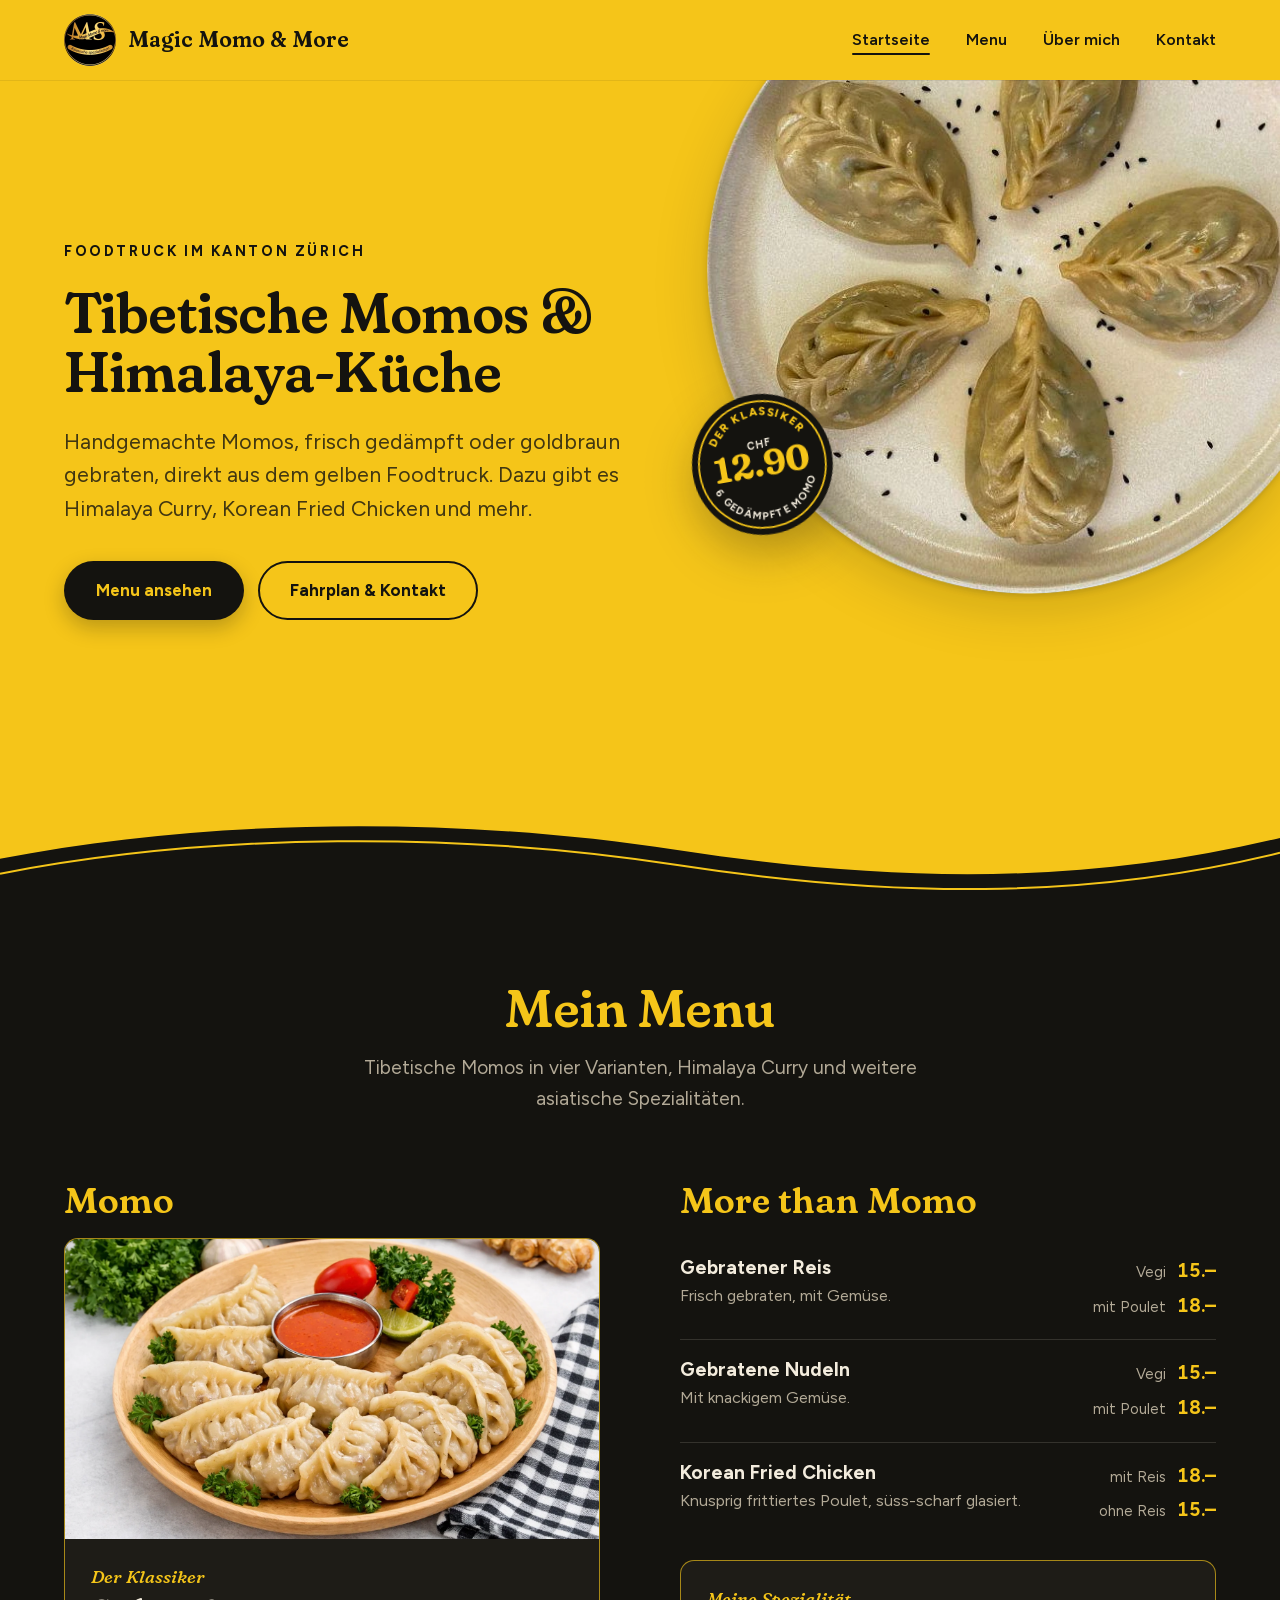
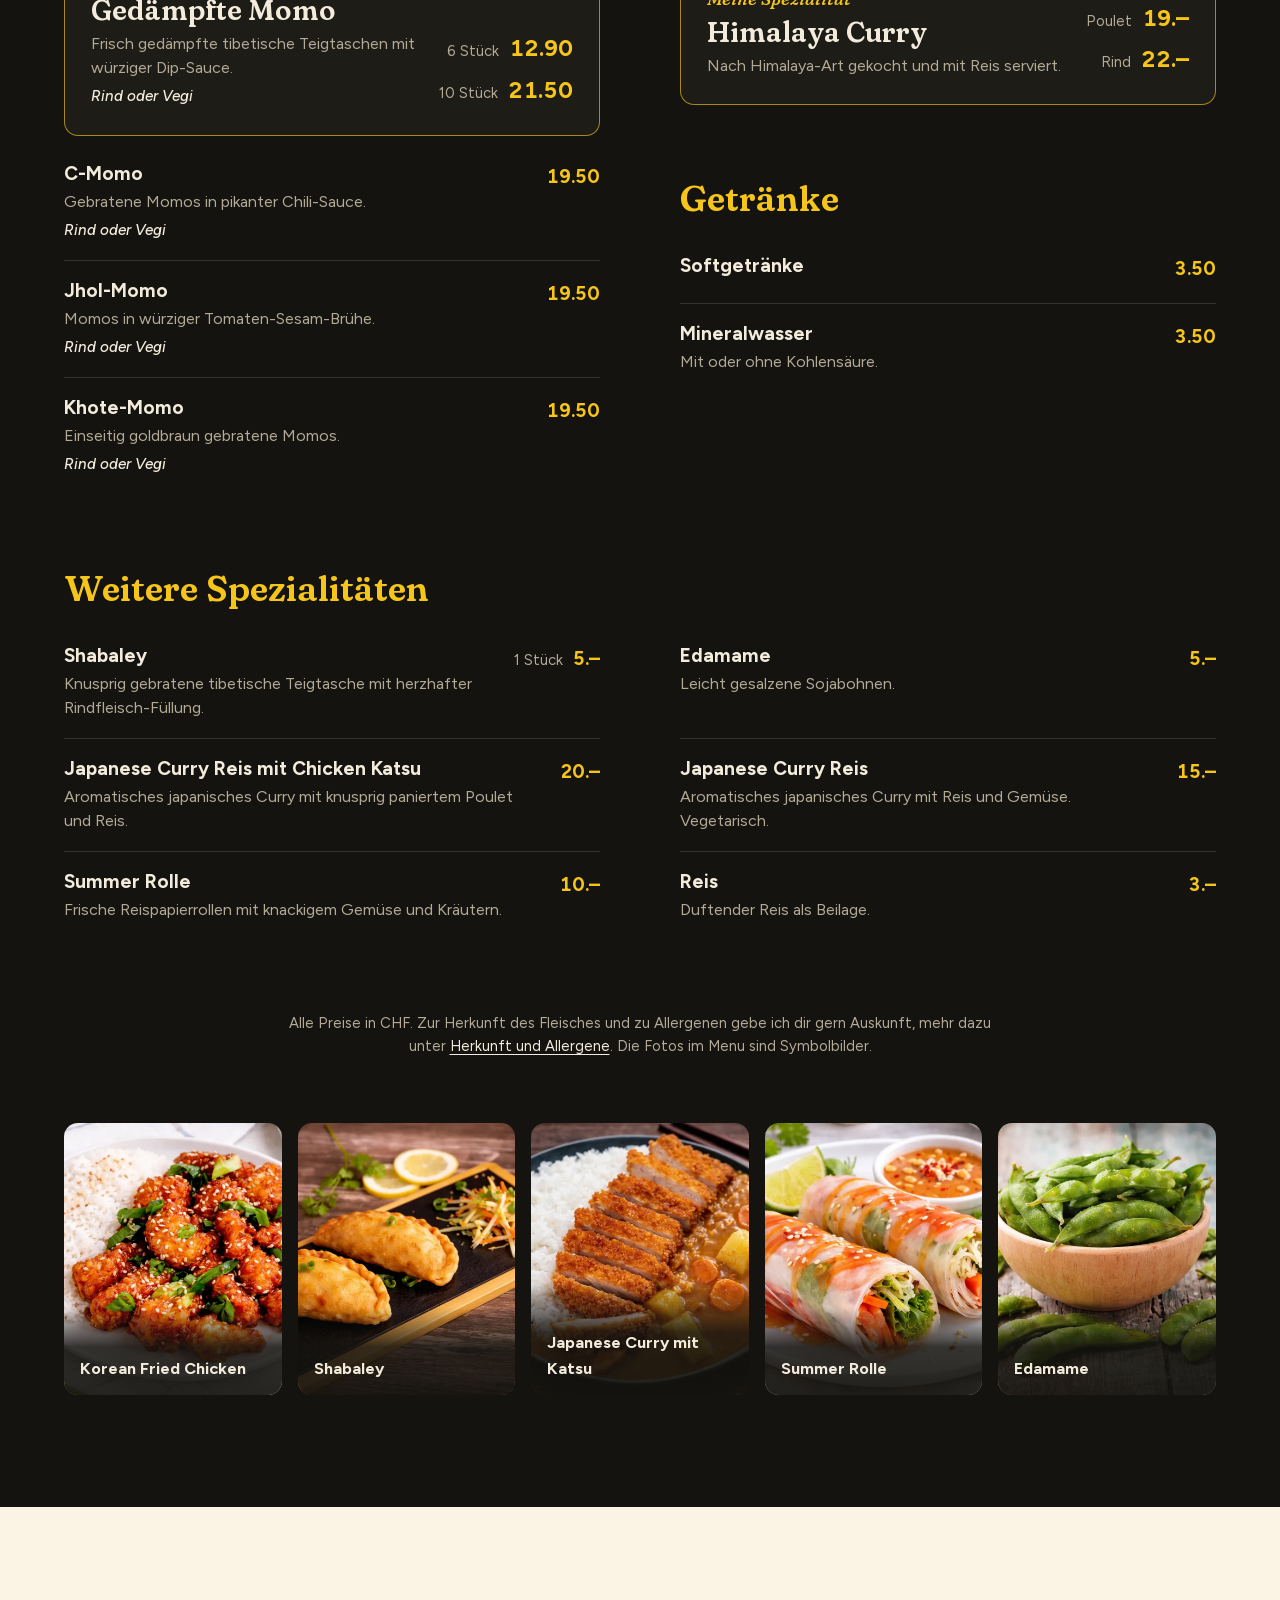
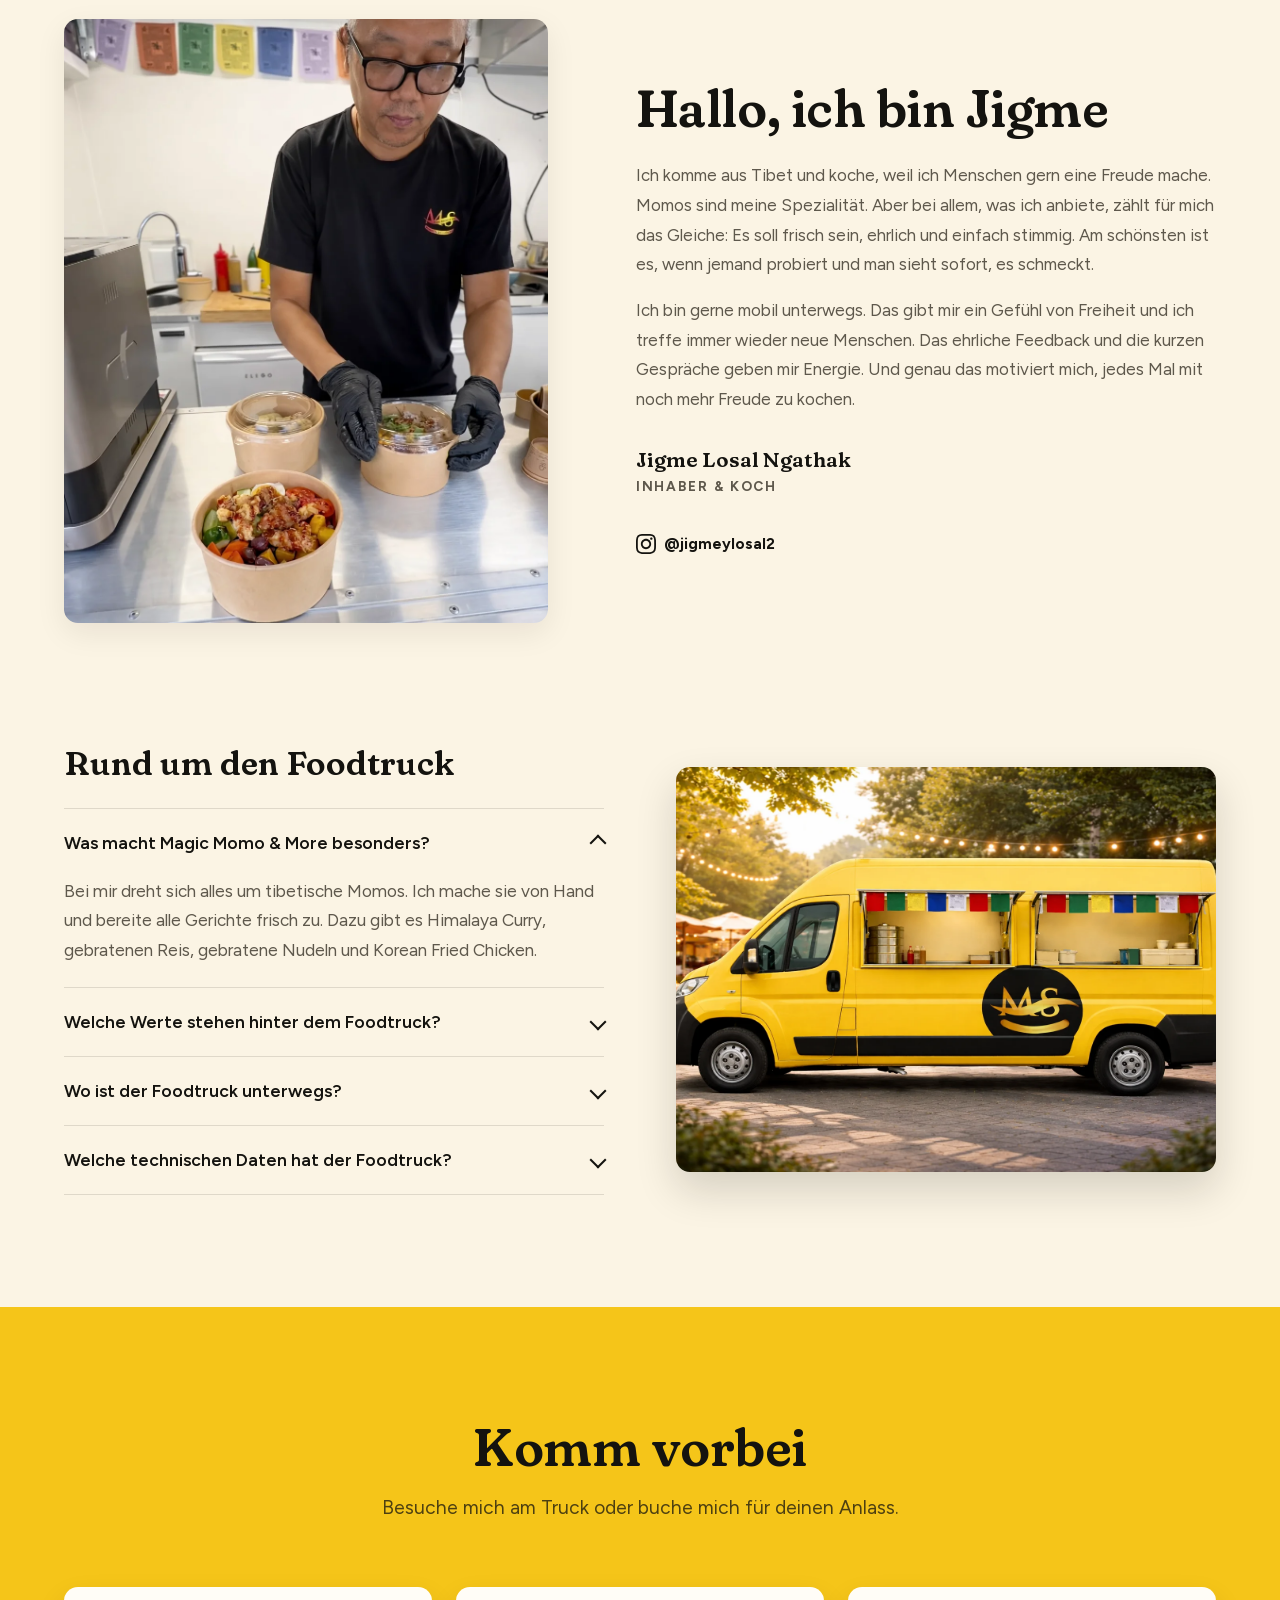
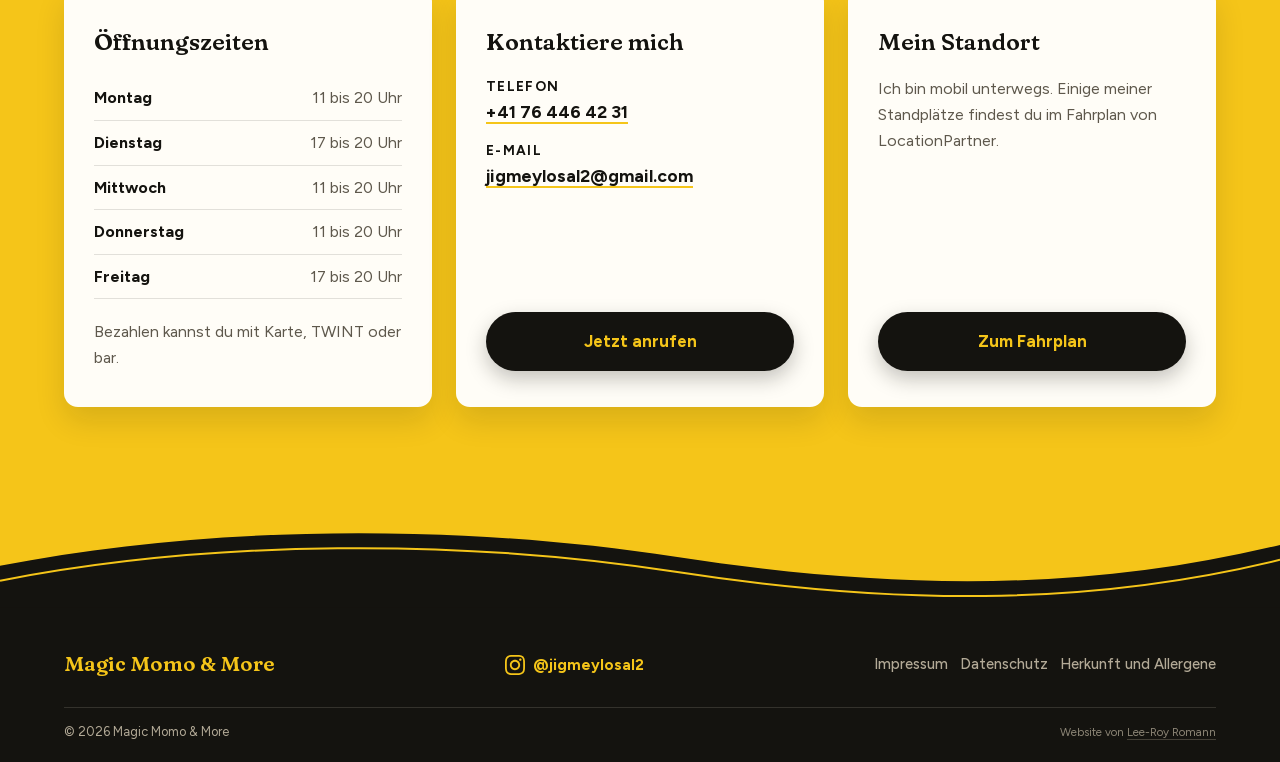
==== index.html @ 155041ea "style(impressum): show company and contact details in columns on wide screens" ====
<!DOCTYPE html>
<html lang="de-CH">
<head>
    <meta charset="UTF-8">
    <meta name="viewport" content="width=device-width, initial-scale=1.0">
    <meta name="google-site-verification" content="oT_uVYjGMXm177liJja5Sghtc6zIR0VwCYnBBVRoEP0">

    <meta name="theme-color" content="#F5C519">
    <meta name="color-scheme" content="only light">

    <title>Magic Momo &amp; More | Tibetische Momos im Kanton Zürich</title>
    <meta name="description" content="Handgemachte tibetische Momos, gedämpft, gebraten oder in Brühe, dazu Himalaya Curry und Korean Fried Chicken. Der gelbe Foodtruck im Kanton Zürich.">
    <meta name="author" content="Magic Momo &amp; More">
    <meta name="robots" content="index, follow">
    <meta name="geo.region" content="CH-ZH">
    <meta name="geo.placename" content="Winterthur">
    <link rel="canonical" href="https://magic-momo.ch/">

    <!-- Favicon -->
    <link rel="icon" type="image/png" sizes="32x32" href="assets/favicon/favicon-32.png">
    <link rel="apple-touch-icon" href="assets/favicon/apple-touch-icon.png">

    <!-- Open Graph -->
    <meta property="og:type" content="website">
    <meta property="og:url" content="https://magic-momo.ch/">
    <meta property="og:title" content="Magic Momo &amp; More | Tibetische Momos im Kanton Zürich">
    <meta property="og:description" content="Tibetische Momos, Himalaya Curry und Korean Fried Chicken aus dem gelben Foodtruck im Kanton Zürich.">
    <meta property="og:image" content="https://magic-momo.ch/assets/img/og-magic-momo.jpg">
    <meta property="og:image:width" content="1200">
    <meta property="og:image:height" content="630">
    <meta property="og:image:alt" content="Gedämpfte Momos auf einem Teller, daneben der Schriftzug Magic Momo &amp; More">
    <meta property="og:locale" content="de_CH">
    <meta property="og:site_name" content="Magic Momo &amp; More">

    <!-- Twitter -->
    <meta name="twitter:card" content="summary_large_image">
    <meta name="twitter:title" content="Magic Momo &amp; More | Tibetische Momos im Kanton Zürich">
    <meta name="twitter:description" content="Tibetische Momos, Himalaya Curry und Korean Fried Chicken aus dem gelben Foodtruck im Kanton Zürich.">
    <meta name="twitter:image" content="https://magic-momo.ch/assets/img/og-magic-momo.jpg">
    <meta name="twitter:image:alt" content="Gedämpfte Momos auf einem Teller, daneben der Schriftzug Magic Momo &amp; More">

    <link rel="preload" href="assets/fonts/fraunces-latin.woff2" as="font" type="font/woff2" crossorigin>
    <link rel="preload" href="assets/fonts/figtree-latin.woff2" as="font" type="font/woff2" crossorigin>
    <link rel="stylesheet" href="styles.css?v=20261102b">

    <!-- Structured Data (JSON-LD) for SEO -->
    <script type="application/ld+json">
    {
      "@context": "https://schema.org",
      "@type": "FoodEstablishment",
      "@id": "https://magic-momo.ch/#business",
      "name": "Magic Momo & More",
      "url": "https://magic-momo.ch/",
      "image": "https://magic-momo.ch/assets/img/og-magic-momo.jpg",
      "logo": "https://magic-momo.ch/assets/logo/logo_rund.webp",
      "telephone": "+41764464231",
      "email": "jigmeylosal2@gmail.com",
      "priceRange": "CHF 3-22",
      "address": {
        "@type": "PostalAddress",
        "addressLocality": "Winterthur",
        "addressRegion": "ZH",
        "addressCountry": "CH"
      },
      "areaServed": {
        "@type": "AdministrativeArea",
        "name": "Kanton Zürich"
      },
      "openingHoursSpecification": [
        {
          "@type": "OpeningHoursSpecification",
          "dayOfWeek": "Monday",
          "opens": "11:00",
          "closes": "20:00"
        },
        {
          "@type": "OpeningHoursSpecification",
          "dayOfWeek": "Tuesday",
          "opens": "17:00",
          "closes": "20:00"
        },
        {
          "@type": "OpeningHoursSpecification",
          "dayOfWeek": "Wednesday",
          "opens": "11:00",
          "closes": "20:00"
        },
        {
          "@type": "OpeningHoursSpecification",
          "dayOfWeek": "Thursday",
          "opens": "11:00",
          "closes": "20:00"
        },
        {
          "@type": "OpeningHoursSpecification",
          "dayOfWeek": "Friday",
          "opens": "17:00",
          "closes": "20:00"
        }
      ],
      "servesCuisine": [
        "Tibetische Küche",
        "Asiatische Küche"
      ],
      "acceptsReservations": false,
      "paymentAccepted": "Karte, TWINT, Bargeld",
      "currenciesAccepted": "CHF",
      "hasMenu": {
        "@type": "Menu",
        "url": "https://magic-momo.ch/#menu",
        "hasMenuSection": [
          {
            "@type": "MenuSection",
            "name": "Momo",
            "hasMenuItem": [
              {
                "@type": "MenuItem",
                "name": "Gedämpfte Momo 6 Stück",
                "description": "Frisch gedämpfte tibetische Teigtaschen mit würziger Dip-Sauce. Rind oder Vegi.",
                "offers": {
                  "@type": "Offer",
                  "price": "12.90",
                  "priceCurrency": "CHF"
                }
              },
              {
                "@type": "MenuItem",
                "name": "Gedämpfte Momo 10 Stück",
                "description": "Frisch gedämpfte tibetische Teigtaschen mit würziger Dip-Sauce. Rind oder Vegi.",
                "offers": {
                  "@type": "Offer",
                  "price": "21.50",
                  "priceCurrency": "CHF"
                }
              },
              {
                "@type": "MenuItem",
                "name": "C-Momo",
                "description": "Gebratene Momos in pikanter Chili-Sauce. Rind oder Vegi.",
                "offers": {
                  "@type": "Offer",
                  "price": "19.50",
                  "priceCurrency": "CHF"
                }
              },
              {
                "@type": "MenuItem",
                "name": "Jhol-Momo",
                "description": "Momos in würziger Tomaten-Sesam-Brühe. Rind oder Vegi.",
                "offers": {
                  "@type": "Offer",
                  "price": "19.50",
                  "priceCurrency": "CHF"
                }
              },
              {
                "@type": "MenuItem",
                "name": "Khote-Momo",
                "description": "Einseitig goldbraun gebratene Momos. Rind oder Vegi.",
                "offers": {
                  "@type": "Offer",
                  "price": "19.50",
                  "priceCurrency": "CHF"
                }
              }
            ]
          },
          {
            "@type": "MenuSection",
            "name": "More than Momo",
            "hasMenuItem": [
              {
                "@type": "MenuItem",
                "name": "Gebratener Reis Vegi",
                "description": "Frisch gebraten, mit Gemüse.",
                "offers": {
                  "@type": "Offer",
                  "price": "15.00",
                  "priceCurrency": "CHF"
                }
              },
              {
                "@type": "MenuItem",
                "name": "Gebratener Reis mit Poulet",
                "description": "Frisch gebraten, mit Gemüse.",
                "offers": {
                  "@type": "Offer",
                  "price": "18.00",
                  "priceCurrency": "CHF"
                }
              },
              {
                "@type": "MenuItem",
                "name": "Gebratene Nudeln Vegi",
                "description": "Mit knackigem Gemüse.",
                "offers": {
                  "@type": "Offer",
                  "price": "15.00",
                  "priceCurrency": "CHF"
                }
              },
              {
                "@type": "MenuItem",
                "name": "Gebratene Nudeln mit Poulet",
                "description": "Mit knackigem Gemüse.",
                "offers": {
                  "@type": "Offer",
                  "price": "18.00",
                  "priceCurrency": "CHF"
                }
              },
              {
                "@type": "MenuItem",
                "name": "Korean Fried Chicken mit Reis",
                "description": "Knusprig frittiertes Poulet, süss-scharf glasiert.",
                "offers": {
                  "@type": "Offer",
                  "price": "18.00",
                  "priceCurrency": "CHF"
                }
              },
              {
                "@type": "MenuItem",
                "name": "Korean Fried Chicken ohne Reis",
                "description": "Knusprig frittiertes Poulet, süss-scharf glasiert.",
                "offers": {
                  "@type": "Offer",
                  "price": "15.00",
                  "priceCurrency": "CHF"
                }
              },
              {
                "@type": "MenuItem",
                "name": "Himalaya Curry mit Poulet",
                "description": "Nach Himalaya-Art gekocht und mit Reis serviert.",
                "offers": {
                  "@type": "Offer",
                  "price": "19.00",
                  "priceCurrency": "CHF"
                }
              },
              {
                "@type": "MenuItem",
                "name": "Himalaya Curry mit Rind",
                "description": "Nach Himalaya-Art gekocht und mit Reis serviert.",
                "offers": {
                  "@type": "Offer",
                  "price": "22.00",
                  "priceCurrency": "CHF"
                }
              }
            ]
          },
          {
            "@type": "MenuSection",
            "name": "Weitere Spezialitäten",
            "hasMenuItem": [
              {
                "@type": "MenuItem",
                "name": "Shabaley 1 Stück",
                "description": "Knusprig gebratene tibetische Teigtasche mit herzhafter Rindfleisch-Füllung.",
                "offers": {
                  "@type": "Offer",
                  "price": "5.00",
                  "priceCurrency": "CHF"
                }
              },
              {
                "@type": "MenuItem",
                "name": "Edamame",
                "description": "Leicht gesalzene Sojabohnen.",
                "offers": {
                  "@type": "Offer",
                  "price": "5.00",
                  "priceCurrency": "CHF"
                }
              },
              {
                "@type": "MenuItem",
                "name": "Japanese Curry Reis mit Chicken Katsu",
                "description": "Aromatisches japanisches Curry mit knusprig paniertem Poulet und Reis.",
                "offers": {
                  "@type": "Offer",
                  "price": "20.00",
                  "priceCurrency": "CHF"
                }
              },
              {
                "@type": "MenuItem",
                "name": "Japanese Curry Reis",
                "description": "Aromatisches japanisches Curry mit Reis und Gemüse. Vegetarisch.",
                "offers": {
                  "@type": "Offer",
                  "price": "15.00",
                  "priceCurrency": "CHF"
                }
              },
              {
                "@type": "MenuItem",
                "name": "Summer Rolle",
                "description": "Frische Reispapierrollen mit knackigem Gemüse und Kräutern.",
                "offers": {
                  "@type": "Offer",
                  "price": "10.00",
                  "priceCurrency": "CHF"
                }
              },
              {
                "@type": "MenuItem",
                "name": "Reis",
                "description": "Duftender Reis als Beilage.",
                "offers": {
                  "@type": "Offer",
                  "price": "3.00",
                  "priceCurrency": "CHF"
                }
              }
            ]
          },
          {
            "@type": "MenuSection",
            "name": "Getränke",
            "hasMenuItem": [
              {
                "@type": "MenuItem",
                "name": "Softgetränke",
                "offers": {
                  "@type": "Offer",
                  "price": "3.50",
                  "priceCurrency": "CHF"
                }
              },
              {
                "@type": "MenuItem",
                "name": "Mineralwasser",
                "description": "Mit oder ohne Kohlensäure.",
                "offers": {
                  "@type": "Offer",
                  "price": "3.50",
                  "priceCurrency": "CHF"
                }
              }
            ]
          }
        ]
      },
      "sameAs": [
        "https://www.instagram.com/jigmeylosal2/"
      ]
    }
    </script>
</head>
<body>
    <a href="#main" class="skip-link">Zum Inhalt springen</a>

    <!-- Header / Navigation -->
    <header class="header">
        <div class="container">
            <nav class="nav" aria-label="Hauptnavigation">
                <div class="logo">
                    <img src="assets/logo/logo_rund.webp" alt="" class="logo-icon">
                    <span class="logo-text">Magic Momo & More</span>
                </div>
                <button class="mobile-menu-toggle" type="button" aria-label="Menu öffnen" aria-controls="primary-navigation" aria-expanded="false">
                    <span></span>
                    <span></span>
                    <span></span>
                </button>
                <ul id="primary-navigation" class="nav-menu">
                    <li><a href="#home" class="nav-link active" aria-current="true">Startseite</a></li>
                    <li><a href="#menu" class="nav-link">Menu</a></li>
                    <li><a href="#about" class="nav-link">Über mich</a></li>
                    <li><a href="#contact" class="nav-link">Kontakt</a></li>
                </ul>
            </nav>
        </div>
    </header>

    <main id="main">
    <!-- Hero Section -->
    <section id="home" class="hero">
        <div class="container hero-inner">
            <div class="hero-content">
                <p class="hero-eyebrow">Foodtruck im Kanton Zürich</p>
                <h1 class="hero-title"><span>Tibetische Momos&nbsp;&amp;</span> <span>Himalaya-Küche</span></h1>
                <p class="hero-subtitle">Handgemachte Momos, frisch gedämpft oder goldbraun gebraten, direkt aus dem gelben Foodtruck. Dazu gibt es Himalaya Curry, Korean Fried Chicken und mehr.</p>
                <div class="hero-actions">
                    <a href="#menu" class="btn btn-dark">Menu ansehen</a>
                    <a href="#standort" class="btn btn-outline"><span class="btn-text-full">Fahrplan &amp; Kontakt</span><span class="btn-text-short">Fahrplan</span></a>
                </div>
            </div>
        </div>
        <div class="hero-visual">
            <img src="assets/img/momo_teller.webp" alt="Fünf gedämpfte Momos mit schwarzem Sesam auf einem hellen Teller" class="hero-plate" width="584" height="603" fetchpriority="high">
            <svg class="hero-badge" viewBox="0 0 200 200" role="img" aria-label="Der Klassiker: 6 gedämpfte Momo für CHF 12.90">
                <defs>
                    <path id="hero-badge-arc-top" d="M30,100 A70,70 0 0,1 170,100"/>
                    <path id="hero-badge-arc-bottom" d="M22,100 A78,78 0 0,0 178,100"/>
                </defs>
                <circle class="hero-badge-disc" cx="100" cy="100" r="100"/>
                <circle class="hero-badge-ring" cx="100" cy="100" r="90"/>
                <text class="hero-badge-label" text-anchor="middle"><textPath href="#hero-badge-arc-top" startOffset="50%">DER KLASSIKER</textPath></text>
                <text class="hero-badge-currency" x="100" y="76" text-anchor="middle">CHF</text>
                <text class="hero-badge-price" x="100" y="117" text-anchor="middle">12.90</text>
                <text class="hero-badge-note" text-anchor="middle"><textPath href="#hero-badge-arc-bottom" startOffset="50%">6 GEDÄMPFTE MOMO</textPath></text>
            </svg>
        </div>
        <div class="wave" aria-hidden="true">
            <svg viewBox="0 0 1440 120" preserveAspectRatio="none">
                <path class="wave-fill" d="M0,64 C240,8 520,8 760,52 C1000,96 1220,100 1440,36 L1440,120 L0,120 Z"/>
                <path class="wave-line" d="M0,84 C240,28 520,28 760,72 C1000,116 1220,120 1440,56" vector-effect="non-scaling-stroke"/>
            </svg>
        </div>
    </section>

    <!-- Menu / Speisen Section -->
    <section id="menu" class="menu-section">
        <div class="container">
            <div class="section-header">
                <h2 class="section-title">Mein Menu</h2>
                <p class="section-subtitle">Tibetische Momos in vier Varianten, Himalaya Curry und weitere asiatische Spezialitäten.</p>
            </div>

            <div class="menu-layout">
                <!-- Kategorie: Momo -->
                <div class="menu-category menu-category-momo" id="menu-momo">
                    <h3 class="menu-category-title">Momo</h3>
                    <article class="menu-feature">
                        <div class="menu-feature-image">
                            <img src="assets/img/momo_rind.webp" alt="Gedämpfte Momo mit Dip-Sauce" loading="lazy">
                        </div>
                        <div class="menu-feature-body">
                            <div>
                                <p class="menu-label">Der Klassiker</p>
                                <h4 class="menu-item-name">Gedämpfte Momo</h4>
                                <p class="menu-item-description">Frisch gedämpfte tibetische Teigtaschen mit würziger Dip-Sauce.</p>
                                <p class="menu-item-choice">Rind oder Vegi</p>
                            </div>
                            <div class="menu-prices">
                                <span class="menu-price"><span>6 Stück</span> <strong>12.90</strong></span>
                                <span class="menu-price"><span>10 Stück</span> <strong>21.50</strong></span>
                            </div>
                        </div>
                    </article>
                    <ul class="menu-list">
                        <li class="menu-item">
                            <div>
                                <h4 class="menu-item-name">C-Momo</h4>
                                <p class="menu-item-description">Gebratene Momos in pikanter Chili-Sauce.</p>
                                <p class="menu-item-choice">Rind oder Vegi</p>
                            </div>
                            <div class="menu-prices">
                                <span class="menu-price"><strong>19.50</strong></span>
                            </div>
                        </li>
                        <li class="menu-item">
                            <div>
                                <h4 class="menu-item-name">Jhol-Momo</h4>
                                <p class="menu-item-description">Momos in würziger Tomaten-Sesam-Brühe.</p>
                                <p class="menu-item-choice">Rind oder Vegi</p>
                            </div>
                            <div class="menu-prices">
                                <span class="menu-price"><strong>19.50</strong></span>
                            </div>
                        </li>
                        <li class="menu-item">
                            <div>
                                <h4 class="menu-item-name">Khote-Momo</h4>
                                <p class="menu-item-description">Einseitig goldbraun gebratene Momos.</p>
                                <p class="menu-item-choice">Rind oder Vegi</p>
                            </div>
                            <div class="menu-prices">
                                <span class="menu-price"><strong>19.50</strong></span>
                            </div>
                        </li>
                    </ul>
                </div>

                <!-- Kategorie: More than Momo -->
                <div class="menu-category menu-category-more" id="menu-more">
                    <h3 class="menu-category-title">More than Momo</h3>
                    <ul class="menu-list">
                        <li class="menu-item">
                            <div>
                                <h4 class="menu-item-name">Gebratener Reis</h4>
                                <p class="menu-item-description">Frisch gebraten, mit Gemüse.</p>
                            </div>
                            <div class="menu-prices">
                                <span class="menu-price"><span>Vegi</span> <strong>15.–</strong></span>
                                <span class="menu-price"><span>mit Poulet</span> <strong>18.–</strong></span>
                            </div>
                        </li>
                        <li class="menu-item">
                            <div>
                                <h4 class="menu-item-name">Gebratene Nudeln</h4>
                                <p class="menu-item-description">Mit knackigem Gemüse.</p>
                            </div>
                            <div class="menu-prices">
                                <span class="menu-price"><span>Vegi</span> <strong>15.–</strong></span>
                                <span class="menu-price"><span>mit Poulet</span> <strong>18.–</strong></span>
                            </div>
                        </li>
                        <li class="menu-item">
                            <div>
                                <h4 class="menu-item-name">Korean Fried Chicken</h4>
                                <p class="menu-item-description">Knusprig frittiertes Poulet, süss-scharf glasiert.</p>
                            </div>
                            <div class="menu-prices">
                                <span class="menu-price"><span>mit Reis</span> <strong>18.–</strong></span>
                                <span class="menu-price"><span>ohne Reis</span> <strong>15.–</strong></span>
                            </div>
                        </li>
                    </ul>
                    <article class="menu-feature">
                        <div class="menu-feature-body">
                            <div>
                                <p class="menu-label">Meine Spezialität</p>
                                <h4 class="menu-item-name">Himalaya Curry</h4>
                                <p class="menu-item-description">Nach Himalaya-Art gekocht und mit Reis serviert.</p>
                            </div>
                            <div class="menu-prices">
                                <span class="menu-price"><span>Poulet</span> <strong>19.–</strong></span>
                                <span class="menu-price"><span>Rind</span> <strong>22.–</strong></span>
                            </div>
                        </div>
                    </article>
                </div>

                <!-- Kategorie: Weitere Spezialitäten -->
                <div class="menu-category menu-category-special" id="menu-spezialitaeten">
                    <h3 class="menu-category-title">Weitere Spezialitäten</h3>
                    <ul class="menu-list">
                        <li class="menu-item">
                            <div>
                                <h4 class="menu-item-name">Shabaley</h4>
                                <p class="menu-item-description">Knusprig gebratene tibetische Teigtasche mit herzhafter Rindfleisch-Füllung.</p>
                            </div>
                            <div class="menu-prices">
                                <span class="menu-price"><span>1 Stück</span> <strong>5.–</strong></span>
                            </div>
                        </li>
                        <li class="menu-item">
                            <div>
                                <h4 class="menu-item-name">Edamame</h4>
                                <p class="menu-item-description">Leicht gesalzene Sojabohnen.</p>
                            </div>
                            <div class="menu-prices">
                                <span class="menu-price"><strong>5.–</strong></span>
                            </div>
                        </li>
                        <li class="menu-item">
                            <div>
                                <h4 class="menu-item-name">Japanese Curry Reis mit Chicken Katsu</h4>
                                <p class="menu-item-description">Aromatisches japanisches Curry mit knusprig paniertem Poulet und Reis.</p>
                            </div>
                            <div class="menu-prices">
                                <span class="menu-price"><strong>20.–</strong></span>
                            </div>
                        </li>
                        <li class="menu-item">
                            <div>
                                <h4 class="menu-item-name">Japanese Curry Reis</h4>
                                <p class="menu-item-description">Aromatisches japanisches Curry mit Reis und Gemüse. Vegetarisch.</p>
                            </div>
                            <div class="menu-prices">
                                <span class="menu-price"><strong>15.–</strong></span>
                            </div>
                        </li>
                        <li class="menu-item">
                            <div>
                                <h4 class="menu-item-name">Summer Rolle</h4>
                                <p class="menu-item-description">Frische Reispapierrollen mit knackigem Gemüse und Kräutern.</p>
                            </div>
                            <div class="menu-prices">
                                <span class="menu-price"><strong>10.–</strong></span>
                            </div>
                        </li>
                        <li class="menu-item">
                            <div>
                                <h4 class="menu-item-name">Reis</h4>
                                <p class="menu-item-description">Duftender Reis als Beilage.</p>
                            </div>
                            <div class="menu-prices">
                                <span class="menu-price"><strong>3.–</strong></span>
                            </div>
                        </li>
                    </ul>
                </div>

                <!-- Kategorie: Getränke -->
                <div class="menu-category menu-category-drinks" id="menu-getraenke">
                    <h3 class="menu-category-title">Getränke</h3>
                    <ul class="menu-list">
                        <li class="menu-item">
                            <div>
                                <h4 class="menu-item-name">Softgetränke</h4>
                            </div>
                            <div class="menu-prices">
                                <span class="menu-price"><strong>3.50</strong></span>
                            </div>
                        </li>
                        <li class="menu-item">
                            <div>
                                <h4 class="menu-item-name">Mineralwasser</h4>
                                <p class="menu-item-description">Mit oder ohne Kohlensäure.</p>
                            </div>
                            <div class="menu-prices">
                                <span class="menu-price"><strong>3.50</strong></span>
                            </div>
                        </li>
                    </ul>
                </div>
            </div>

            <p class="menu-footnote">Alle Preise in CHF. Zur Herkunft des Fleisches und zu Allergenen gebe ich dir gern Auskunft, mehr dazu unter <a href="views/herkunft.html">Herkunft und Allergene</a>. Die Fotos im Menu sind Symbolbilder.</p>

            <!-- Food-Galerie -->
            <div class="food-gallery">
                <figure class="food-gallery-item">
                    <img src="assets/img/galerie/korean_fried_chicken_rice.webp" alt="" width="800" height="1000" loading="lazy">
                    <figcaption>Korean Fried Chicken</figcaption>
                </figure>
                <figure class="food-gallery-item">
                    <img src="assets/img/galerie/shabaley.webp" alt="" width="800" height="1000" loading="lazy">
                    <figcaption>Shabaley</figcaption>
                </figure>
                <figure class="food-gallery-item">
                    <img src="assets/img/galerie/japanese_curry_chicken.webp" alt="" width="800" height="1000" loading="lazy">
                    <figcaption>Japanese Curry mit Katsu</figcaption>
                </figure>
                <figure class="food-gallery-item">
                    <img src="assets/img/galerie/summer_roll.webp" alt="" width="800" height="1000" loading="lazy">
                    <figcaption>Summer Rolle</figcaption>
                </figure>
                <figure class="food-gallery-item">
                    <img src="assets/img/galerie/edamame.webp" alt="" width="800" height="1000" loading="lazy">
                    <figcaption>Edamame</figcaption>
                </figure>
            </div>
        </div>
    </section>

    <!-- Über uns Section -->
    <section id="about" class="about-section">
        <div class="container">
            <div class="about-intro">
                <div class="about-portrait">
                    <img src="assets/img/jigme.webp" alt="Jigme Losal Ngathak bereitet im Foodtruck Bowls zu" loading="lazy">
                </div>
                <div class="about-text">
                    <h2 class="section-title">Hallo, ich bin Jigme</h2>
                    <p class="about-paragraph">Ich komme aus Tibet und koche, weil ich Menschen gern eine Freude mache. Momos sind meine Spezialität. Aber bei allem, was ich anbiete, zählt für mich das Gleiche: Es soll frisch sein, ehrlich und einfach stimmig. Am schönsten ist es, wenn jemand probiert und man sieht sofort, es schmeckt.</p>
                    <p class="about-paragraph">Ich bin gerne mobil unterwegs. Das gibt mir ein Gefühl von Freiheit und ich treffe immer wieder neue Menschen. Das ehrliche Feedback und die kurzen Gespräche geben mir Energie. Und genau das motiviert mich, jedes Mal mit noch mehr Freude zu kochen.</p>
                    <p class="about-signature"><strong>Jigme Losal Ngathak</strong> <span>Inhaber &amp; Koch</span></p>
                    <div class="about-social">
                        <a href="https://instagram.com/jigmeylosal2" target="_blank" rel="noopener noreferrer" class="footer-instagram">
                            <svg width="20" height="20" viewBox="0 0 24 24" fill="currentColor" aria-hidden="true" focusable="false">
                                <path d="M12 2.163c3.204 0 3.584.012 4.85.07 3.252.148 4.771 1.691 4.919 4.919.058 1.265.069 1.645.069 4.849 0 3.205-.012 3.584-.069 4.849-.149 3.225-1.664 4.771-4.919 4.919-1.266.058-1.644.07-4.85.07-3.204 0-3.584-.012-4.849-.07-3.26-.149-4.771-1.699-4.919-4.92-.058-1.265-.07-1.644-.07-4.849 0-3.204.013-3.583.07-4.849.149-3.227 1.664-4.771 4.919-4.919 1.266-.057 1.645-.069 4.849-.069zm0-2.163c-3.259 0-3.667.014-4.947.072-4.358.2-6.78 2.618-6.98 6.98-.059 1.281-.073 1.689-.073 4.948 0 3.259.014 3.668.072 4.948.2 4.358 2.618 6.78 6.98 6.98 1.281.058 1.689.072 4.948.072 3.259 0 3.668-.014 4.948-.072 4.354-.2 6.782-2.618 6.979-6.98.059-1.28.073-1.689.073-4.948 0-3.259-.014-3.667-.072-4.947-.196-4.354-2.617-6.78-6.979-6.98-1.281-.059-1.69-.073-4.949-.073zm0 5.838c-3.403 0-6.162 2.759-6.162 6.162s2.759 6.163 6.162 6.163 6.162-2.759 6.162-6.163c0-3.403-2.759-6.162-6.162-6.162zm0 10.162c-2.209 0-4-1.79-4-4 0-2.209 1.791-4 4-4s4 1.791 4 4c0 2.21-1.791 4-4 4zm6.406-11.845c-.796 0-1.441.645-1.441 1.44s.645 1.44 1.441 1.44c.795 0 1.439-.645 1.439-1.44s-.644-1.44-1.439-1.44z"/>
                            </svg>
                            @jigmeylosal2
                        </a>
                    </div>
                </div>
            </div>

            <div class="about-truck">
                <div class="about-truck-text">
                    <h3 class="about-heading">Rund um den Foodtruck</h3>
                    <div class="accordion">
                        <details class="accordion-item" open>
                            <summary class="accordion-header">Was macht Magic Momo &amp; More besonders?</summary>
                            <div class="accordion-content">
                                <p>Bei mir dreht sich alles um tibetische Momos. Ich mache sie von Hand und bereite alle Gerichte frisch zu. Dazu gibt es Himalaya Curry, gebratenen Reis, gebratene Nudeln und Korean Fried Chicken.</p>
                            </div>
                        </details>

                        <details class="accordion-item">
                            <summary class="accordion-header">Welche Werte stehen hinter dem Foodtruck?</summary>
                            <div class="accordion-content">
                                <p>Mir geht es nicht darum, ein Land zu vertreten, sondern um die Freude am Kochen und am Teilen von gutem Essen. Herkunft, Religion oder kulturelle Zuschreibungen spielen dabei keine Rolle. Wichtig sind mir Qualität, Frische und sorgfältiges Handwerk.</p>
                            </div>
                        </details>

                        <details class="accordion-item">
                            <summary class="accordion-header">Wo ist der Foodtruck unterwegs?</summary>
                            <div class="accordion-content">
                                <p>Meistens im Kanton Zürich. Du kannst mich auch für Events, Firmenanlässe und private Feiern buchen, je nach Anlass auch ausserhalb des Kantons. Ruf mich an oder schreib mir.</p>
                            </div>
                        </details>

                        <details class="accordion-item">
                            <summary class="accordion-header">Welche technischen Daten hat der Foodtruck?</summary>
                            <div class="accordion-content">
                                <ul class="specs-list">
                                    <li><strong>Länge:</strong> 5.4 m</li>
                                    <li><strong>Breite:</strong> 2.05 m</li>
                                    <li><strong>Höhe:</strong> 2.5 m</li>
                                    <li><strong>Steckdosentyp:</strong> CEE32 (Drehstrom)</li>
                                    <li><strong>Stromstärke:</strong> 32 A</li>
                                </ul>
                            </div>
                        </details>
                    </div>
                </div>
                <div class="about-image">
                    <img src="assets/img/foodtruck_1.webp" alt="Der gelbe Magic Momo & More Foodtruck" loading="lazy">
                </div>
            </div>
        </div>
    </section>

    <!-- Kontakt / Standort Section -->
    <section id="contact" class="contact-section">
        <div class="container">
            <div class="section-header">
                <h2 class="section-title">Komm vorbei</h2>
                <p class="section-subtitle">Besuche mich am Truck oder buche mich für deinen Anlass.</p>
            </div>

            <div class="contact-grid">
                <!-- Öffnungszeiten -->
                <div class="contact-card">
                    <h3>Öffnungszeiten</h3>
                    <ul class="contact-list opening-hours">
                        <li><span>Montag</span><span>11 bis 20 Uhr</span></li>
                        <li><span>Dienstag</span><span>17 bis 20 Uhr</span></li>
                        <li><span>Mittwoch</span><span>11 bis 20 Uhr</span></li>
                        <li><span>Donnerstag</span><span>11 bis 20 Uhr</span></li>
                        <li><span>Freitag</span><span>17 bis 20 Uhr</span></li>
                    </ul>
                    <p class="contact-text payment-info">Bezahlen kannst du mit Karte, TWINT oder bar.</p>
                </div>
                <!-- Kontakt -->
                <div class="contact-card">
                    <h3>Kontaktiere mich</h3>
                    <ul class="contact-list">
                        <li>
                            <strong>Telefon</strong>
                            <a href="tel:+41764464231" class="contact-link">+41 76 446 42 31</a>
                        </li>
                        <li>
                            <strong>E-Mail</strong>
                            <a href="mailto:jigmeylosal2@gmail.com" class="contact-link">jigmeylosal2@gmail.com</a>
                        </li>
                    </ul>
                    <div class="contact-actions">
                        <a href="tel:+41764464231" class="btn btn-dark">Jetzt anrufen</a>
                    </div>
                </div>

                <!-- Standort -->
                <div class="contact-card" id="standort">
                    <h3>Mein Standort</h3>
                    <p class="contact-text">Ich bin mobil unterwegs. Einige meiner Standplätze findest du im Fahrplan von LocationPartner.</p>
                    <div class="contact-actions">
                        <a href="https://www.locationpartner.ch/geniesser" target="_blank" rel="noopener noreferrer" class="btn btn-dark">Zum Fahrplan</a>
                    </div>
                </div>
            </div>
        </div>
        <div class="wave" aria-hidden="true">
            <svg viewBox="0 0 1440 120" preserveAspectRatio="none">
                <path class="wave-fill" d="M0,64 C240,8 520,8 760,52 C1000,96 1220,100 1440,36 L1440,120 L0,120 Z"/>
                <path class="wave-line" d="M0,84 C240,28 520,28 760,72 C1000,116 1220,120 1440,56" vector-effect="non-scaling-stroke"/>
            </svg>
        </div>
    </section>
    </main>

    <!-- Footer -->
    <footer class="footer">
        <div class="container">
            <div class="footer-main">
                <div class="footer-brand-block">
                    <p class="footer-brand">Magic Momo &amp; More</p>
                </div>

                <div class="footer-social">
                    <a href="https://instagram.com/jigmeylosal2" target="_blank" rel="noopener noreferrer" class="footer-instagram">
                        <svg width="20" height="20" viewBox="0 0 24 24" fill="currentColor" aria-hidden="true" focusable="false">
                            <path d="M12 2.163c3.204 0 3.584.012 4.85.07 3.252.148 4.771 1.691 4.919 4.919.058 1.265.069 1.645.069 4.849 0 3.205-.012 3.584-.069 4.849-.149 3.225-1.664 4.771-4.919 4.919-1.266.058-1.644.07-4.85.07-3.204 0-3.584-.012-4.849-.07-3.26-.149-4.771-1.699-4.919-4.92-.058-1.265-.07-1.644-.07-4.849 0-3.204.013-3.583.07-4.849.149-3.227 1.664-4.771 4.919-4.919 1.266-.057 1.645-.069 4.849-.069zm0-2.163c-3.259 0-3.667.014-4.947.072-4.358.2-6.78 2.618-6.98 6.98-.059 1.281-.073 1.689-.073 4.948 0 3.259.014 3.668.072 4.948.2 4.358 2.618 6.78 6.98 6.98 1.281.058 1.689.072 4.948.072 3.259 0 3.668-.014 4.948-.072 4.354-.2 6.782-2.618 6.979-6.98.059-1.28.073-1.689.073-4.948 0-3.259-.014-3.667-.072-4.947-.196-4.354-2.617-6.78-6.979-6.98-1.281-.059-1.69-.073-4.949-.073zm0 5.838c-3.403 0-6.162 2.759-6.162 6.162s2.759 6.163 6.162 6.163 6.162-2.759 6.162-6.163c0-3.403-2.759-6.162-6.162-6.162zm0 10.162c-2.209 0-4-1.79-4-4 0-2.209 1.791-4 4-4s4 1.791 4 4c0 2.21-1.791 4-4 4zm6.406-11.845c-.796 0-1.441.645-1.441 1.44s.645 1.44 1.441 1.44c.795 0 1.439-.645 1.439-1.44s-.644-1.44-1.439-1.44z"/>
                        </svg>
                        @jigmeylosal2
                    </a>
                </div>

                <nav class="footer-links-row" aria-label="Rechtliches">
                    <a href="views/impressum.html">Impressum</a>
                    <a href="views/datenschutz.html">Datenschutz</a>
                    <a href="views/herkunft.html">Herkunft und Allergene</a>
                </nav>
            </div>

            <div class="footer-copyright">
                <p>&copy; 2026 Magic Momo &amp; More</p>
                <p class="footer-credit">Website von <a href="https://lee-roy.ch" target="_blank" rel="noopener noreferrer">Lee-Roy Romann</a></p>
            </div>
        </div>
    </footer>

    <script src="scripts.js?v=20261102b"></script>
</body>
</html>
---- styles.css ----
@import url('./css/base.css?v=20261102b');
@import url('./css/navigation.css?v=20261102b');
@import url('./css/hero.css?v=20261102b');
@import url('./css/menu.css?v=20261102b');
@import url('./css/about.css?v=20261102b');
@import url('./css/contact.css?v=20261102b');
@import url('./css/legal.css?v=20261102b');
@import url('./css/footer.css?v=20261102b');
@import url('./css/responsive.css?v=20261102b');
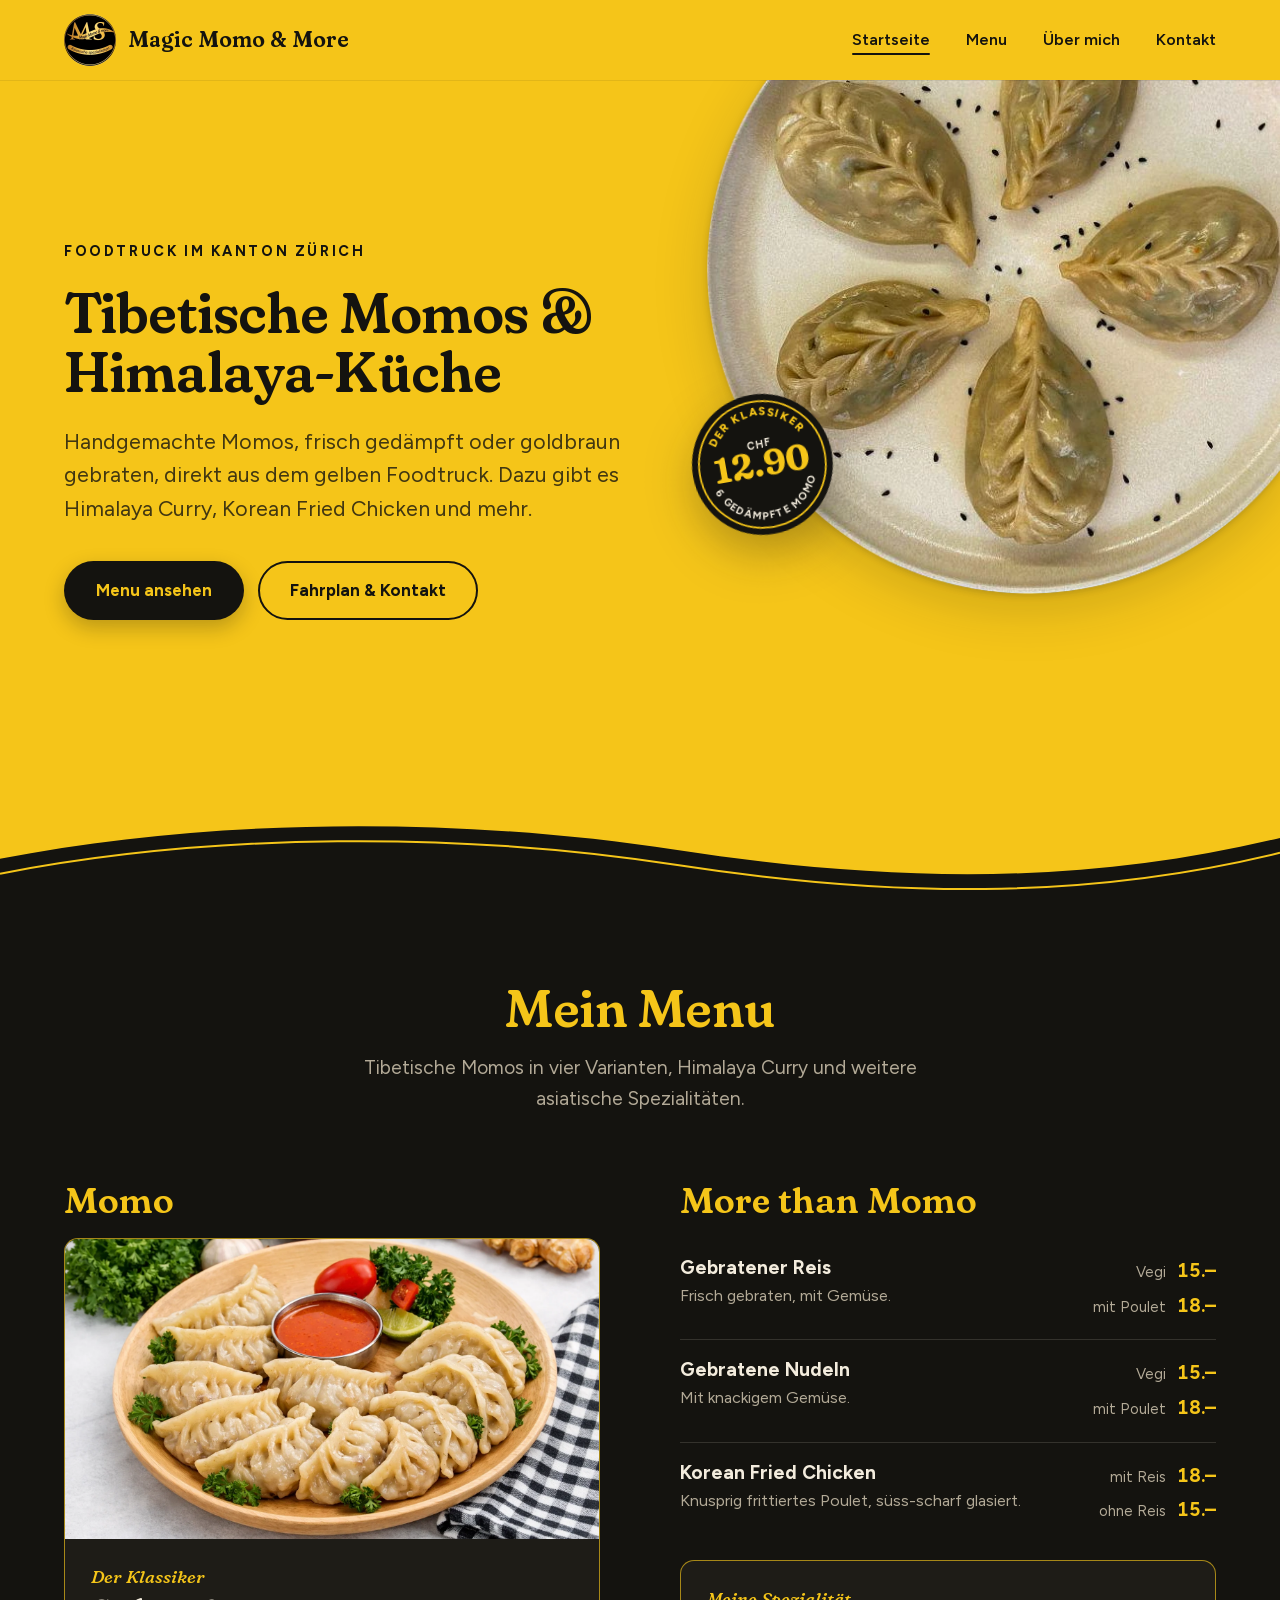
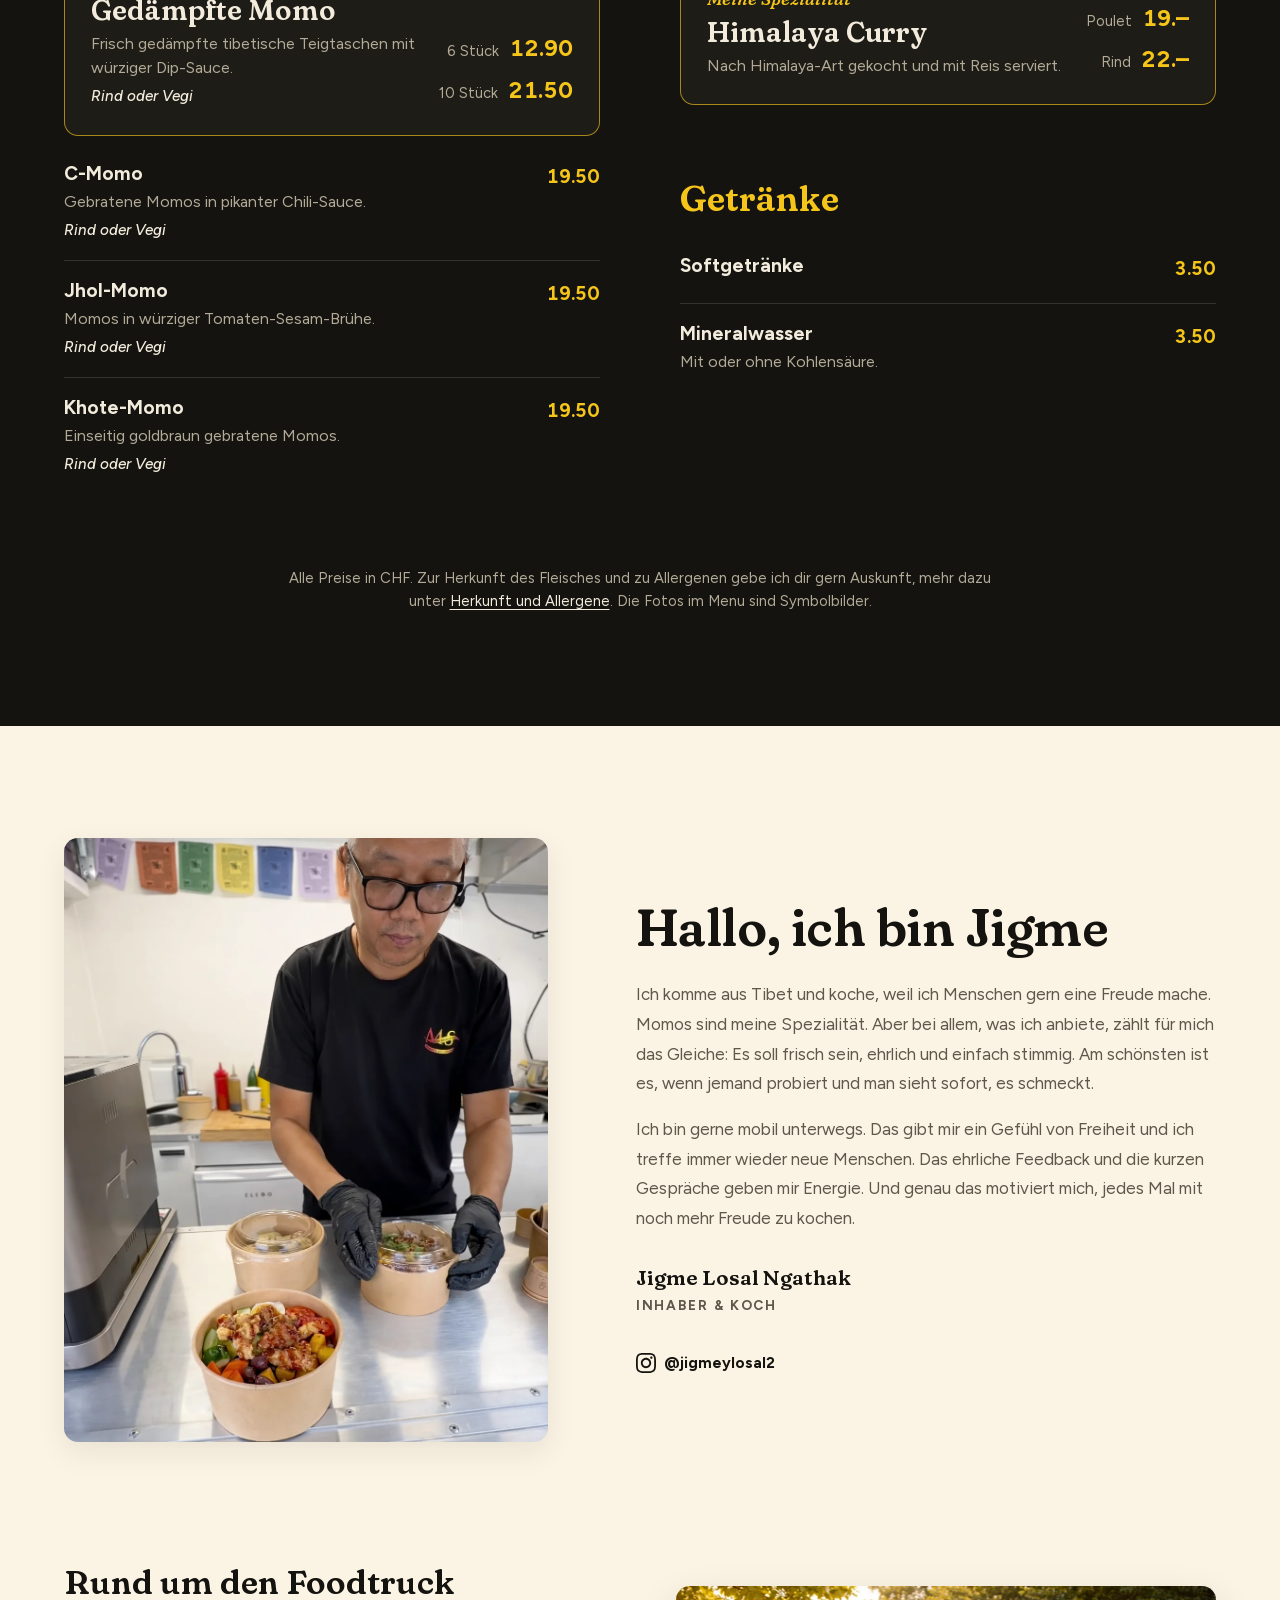
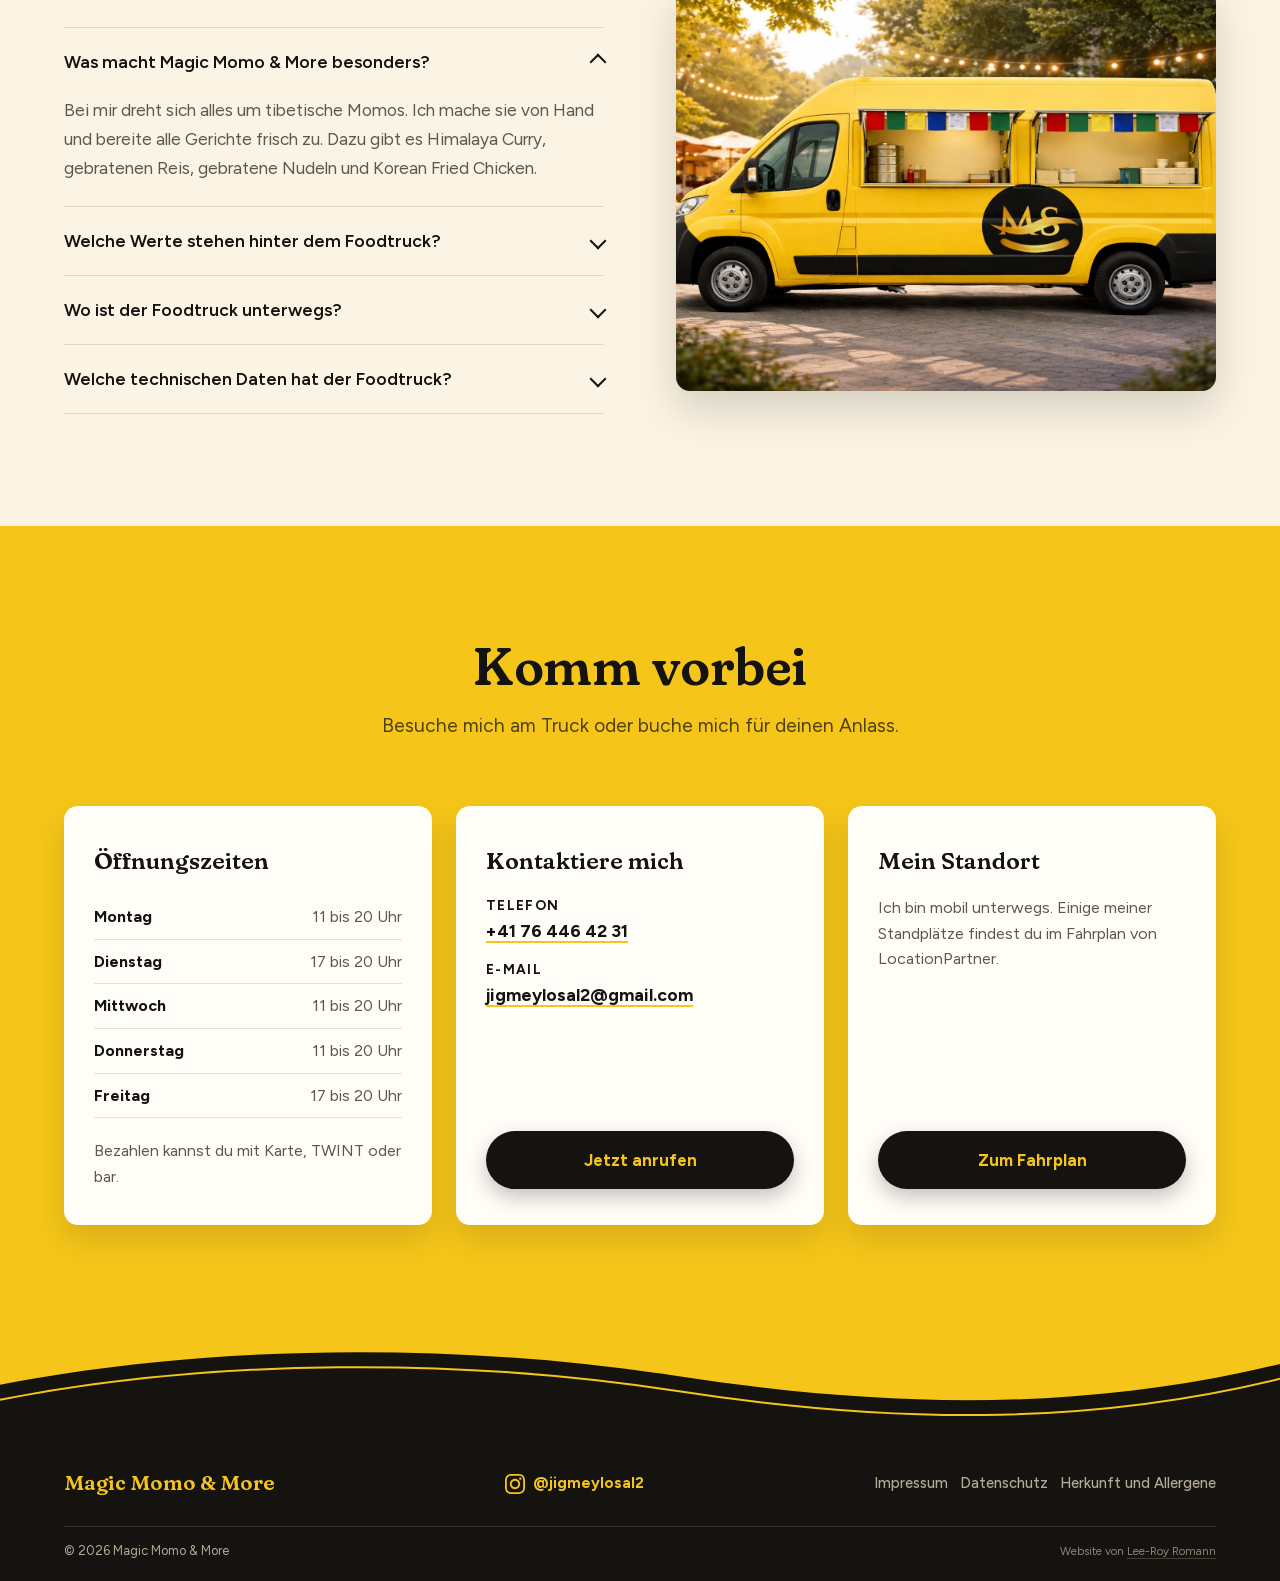
==== commit 30828968: "feat(menu): remove the Weitere Spezialitaeten section and the photo gallery" ====
--- a/index.html
+++ b/index.html
@@ -41,7 +41,7 @@
 
     <link rel="preload" href="assets/fonts/fraunces-latin.woff2" as="font" type="font/woff2" crossorigin>
     <link rel="preload" href="assets/fonts/figtree-latin.woff2" as="font" type="font/woff2" crossorigin>
-    <link rel="stylesheet" href="styles.css?v=20261102b">
+    <link rel="stylesheet" href="styles.css?v=20261109">
 
     <!-- Structured Data (JSON-LD) for SEO -->
     <script type="application/ld+json">
@@ -55,7 +55,7 @@
       "logo": "https://magic-momo.ch/assets/logo/logo_rund.webp",
       "telephone": "+41764464231",
       "email": "jigmeylosal2@gmail.com",
-      "priceRange": "CHF 3-22",
+      "priceRange": "CHF 3.50-22",
       "address": {
         "@type": "PostalAddress",
         "addressLocality": "Winterthur",
@@ -253,72 +253,6 @@
           },
           {
             "@type": "MenuSection",
-            "name": "Weitere Spezialitäten",
-            "hasMenuItem": [
-              {
-                "@type": "MenuItem",
-                "name": "Shabaley 1 Stück",
-                "description": "Knusprig gebratene tibetische Teigtasche mit herzhafter Rindfleisch-Füllung.",
-                "offers": {
-                  "@type": "Offer",
-                  "price": "5.00",
-                  "priceCurrency": "CHF"
-                }
-              },
-              {
-                "@type": "MenuItem",
-                "name": "Edamame",
-                "description": "Leicht gesalzene Sojabohnen.",
-                "offers": {
-                  "@type": "Offer",
-                  "price": "5.00",
-                  "priceCurrency": "CHF"
-                }
-              },
-              {
-                "@type": "MenuItem",
-                "name": "Japanese Curry Reis mit Chicken Katsu",
-                "description": "Aromatisches japanisches Curry mit knusprig paniertem Poulet und Reis.",
-                "offers": {
-                  "@type": "Offer",
-                  "price": "20.00",
-                  "priceCurrency": "CHF"
-                }
-              },
-              {
-                "@type": "MenuItem",
-                "name": "Japanese Curry Reis",
-                "description": "Aromatisches japanisches Curry mit Reis und Gemüse. Vegetarisch.",
-                "offers": {
-                  "@type": "Offer",
-                  "price": "15.00",
-                  "priceCurrency": "CHF"
-                }
-              },
-              {
-                "@type": "MenuItem",
-                "name": "Summer Rolle",
-                "description": "Frische Reispapierrollen mit knackigem Gemüse und Kräutern.",
-                "offers": {
-                  "@type": "Offer",
-                  "price": "10.00",
-                  "priceCurrency": "CHF"
-                }
-              },
-              {
-                "@type": "MenuItem",
-                "name": "Reis",
-                "description": "Duftender Reis als Beilage.",
-                "offers": {
-                  "@type": "Offer",
-                  "price": "3.00",
-                  "priceCurrency": "CHF"
-                }
-              }
-            ]
-          },
-          {
-            "@type": "MenuSection",
             "name": "Getränke",
             "hasMenuItem": [
               {
@@ -526,67 +460,6 @@
                     </article>
                 </div>
 
-                <!-- Kategorie: Weitere Spezialitäten -->
-                <div class="menu-category menu-category-special" id="menu-spezialitaeten">
-                    <h3 class="menu-category-title">Weitere Spezialitäten</h3>
-                    <ul class="menu-list">
-                        <li class="menu-item">
-                            <div>
-                                <h4 class="menu-item-name">Shabaley</h4>
-                                <p class="menu-item-description">Knusprig gebratene tibetische Teigtasche mit herzhafter Rindfleisch-Füllung.</p>
-                            </div>
-                            <div class="menu-prices">
-                                <span class="menu-price"><span>1 Stück</span> <strong>5.–</strong></span>
-                            </div>
-                        </li>
-                        <li class="menu-item">
-                            <div>
-                                <h4 class="menu-item-name">Edamame</h4>
-                                <p class="menu-item-description">Leicht gesalzene Sojabohnen.</p>
-                            </div>
-                            <div class="menu-prices">
-                                <span class="menu-price"><strong>5.–</strong></span>
-                            </div>
-                        </li>
-                        <li class="menu-item">
-                            <div>
-                                <h4 class="menu-item-name">Japanese Curry Reis mit Chicken Katsu</h4>
-                                <p class="menu-item-description">Aromatisches japanisches Curry mit knusprig paniertem Poulet und Reis.</p>
-                            </div>
-                            <div class="menu-prices">
-                                <span class="menu-price"><strong>20.–</strong></span>
-                            </div>
-                        </li>
-                        <li class="menu-item">
-                            <div>
-                                <h4 class="menu-item-name">Japanese Curry Reis</h4>
-                                <p class="menu-item-description">Aromatisches japanisches Curry mit Reis und Gemüse. Vegetarisch.</p>
-                            </div>
-                            <div class="menu-prices">
-                                <span class="menu-price"><strong>15.–</strong></span>
-                            </div>
-                        </li>
-                        <li class="menu-item">
-                            <div>
-                                <h4 class="menu-item-name">Summer Rolle</h4>
-                                <p class="menu-item-description">Frische Reispapierrollen mit knackigem Gemüse und Kräutern.</p>
-                            </div>
-                            <div class="menu-prices">
-                                <span class="menu-price"><strong>10.–</strong></span>
-                            </div>
-                        </li>
-                        <li class="menu-item">
-                            <div>
-                                <h4 class="menu-item-name">Reis</h4>
-                                <p class="menu-item-description">Duftender Reis als Beilage.</p>
-                            </div>
-                            <div class="menu-prices">
-                                <span class="menu-price"><strong>3.–</strong></span>
-                            </div>
-                        </li>
-                    </ul>
-                </div>
-
                 <!-- Kategorie: Getränke -->
                 <div class="menu-category menu-category-drinks" id="menu-getraenke">
                     <h3 class="menu-category-title">Getränke</h3>
@@ -613,30 +486,6 @@
             </div>
 
             <p class="menu-footnote">Alle Preise in CHF. Zur Herkunft des Fleisches und zu Allergenen gebe ich dir gern Auskunft, mehr dazu unter <a href="views/herkunft.html">Herkunft und Allergene</a>. Die Fotos im Menu sind Symbolbilder.</p>
-
-            <!-- Food-Galerie -->
-            <div class="food-gallery">
-                <figure class="food-gallery-item">
-                    <img src="assets/img/galerie/korean_fried_chicken_rice.webp" alt="" width="800" height="1000" loading="lazy">
-                    <figcaption>Korean Fried Chicken</figcaption>
-                </figure>
-                <figure class="food-gallery-item">
-                    <img src="assets/img/galerie/shabaley.webp" alt="" width="800" height="1000" loading="lazy">
-                    <figcaption>Shabaley</figcaption>
-                </figure>
-                <figure class="food-gallery-item">
-                    <img src="assets/img/galerie/japanese_curry_chicken.webp" alt="" width="800" height="1000" loading="lazy">
-                    <figcaption>Japanese Curry mit Katsu</figcaption>
-                </figure>
-                <figure class="food-gallery-item">
-                    <img src="assets/img/galerie/summer_roll.webp" alt="" width="800" height="1000" loading="lazy">
-                    <figcaption>Summer Rolle</figcaption>
-                </figure>
-                <figure class="food-gallery-item">
-                    <img src="assets/img/galerie/edamame.webp" alt="" width="800" height="1000" loading="lazy">
-                    <figcaption>Edamame</figcaption>
-                </figure>
-            </div>
         </div>
     </section>
 
@@ -798,6 +647,6 @@
         </div>
     </footer>
 
-    <script src="scripts.js?v=20261102b"></script>
+    <script src="scripts.js?v=20261109"></script>
 </body>
 </html>
--- a/styles.css
+++ b/styles.css
@@ -1,9 +1,9 @@
-@import url('./css/base.css?v=20261102b');
-@import url('./css/navigation.css?v=20261102b');
-@import url('./css/hero.css?v=20261102b');
-@import url('./css/menu.css?v=20261102b');
-@import url('./css/about.css?v=20261102b');
-@import url('./css/contact.css?v=20261102b');
-@import url('./css/legal.css?v=20261102b');
-@import url('./css/footer.css?v=20261102b');
-@import url('./css/responsive.css?v=20261102b');
+@import url('./css/base.css?v=20261109');
+@import url('./css/navigation.css?v=20261109');
+@import url('./css/hero.css?v=20261109');
+@import url('./css/menu.css?v=20261109');
+@import url('./css/about.css?v=20261109');
+@import url('./css/contact.css?v=20261109');
+@import url('./css/legal.css?v=20261109');
+@import url('./css/footer.css?v=20261109');
+@import url('./css/responsive.css?v=20261109');
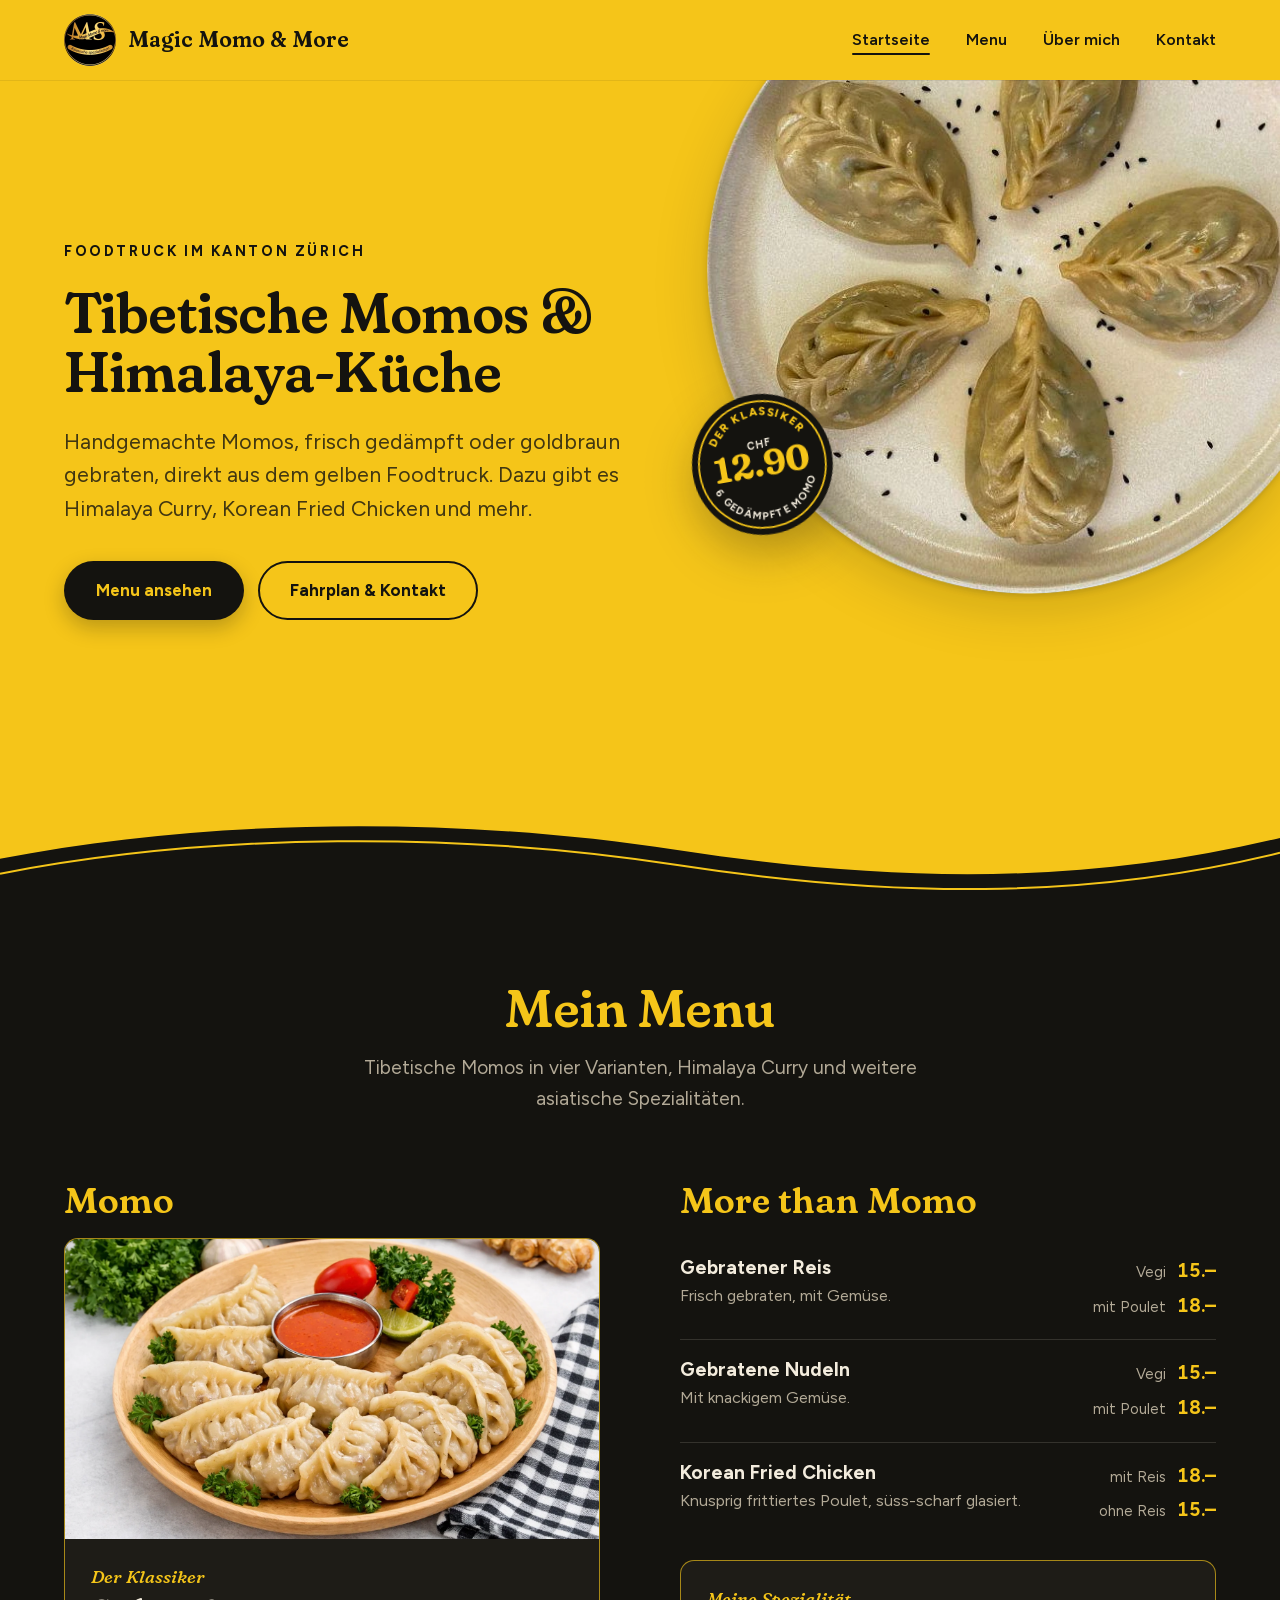
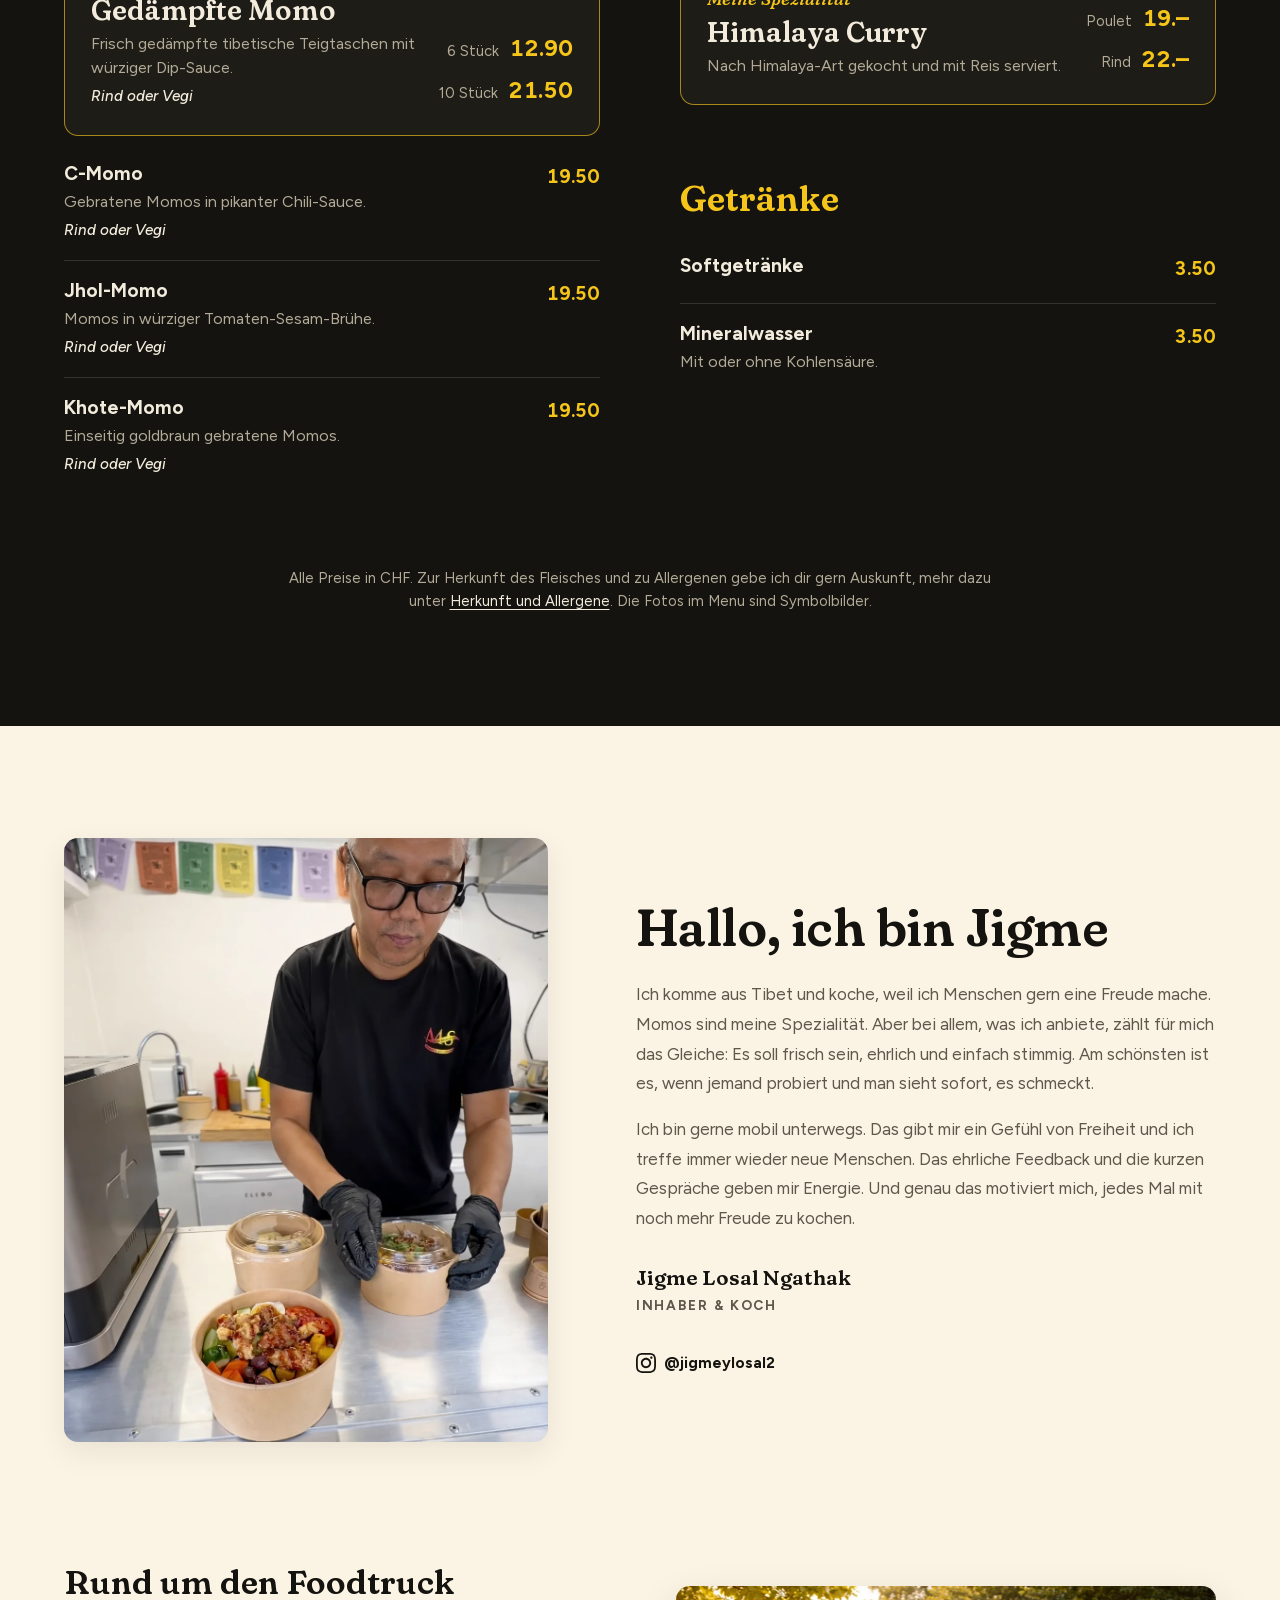
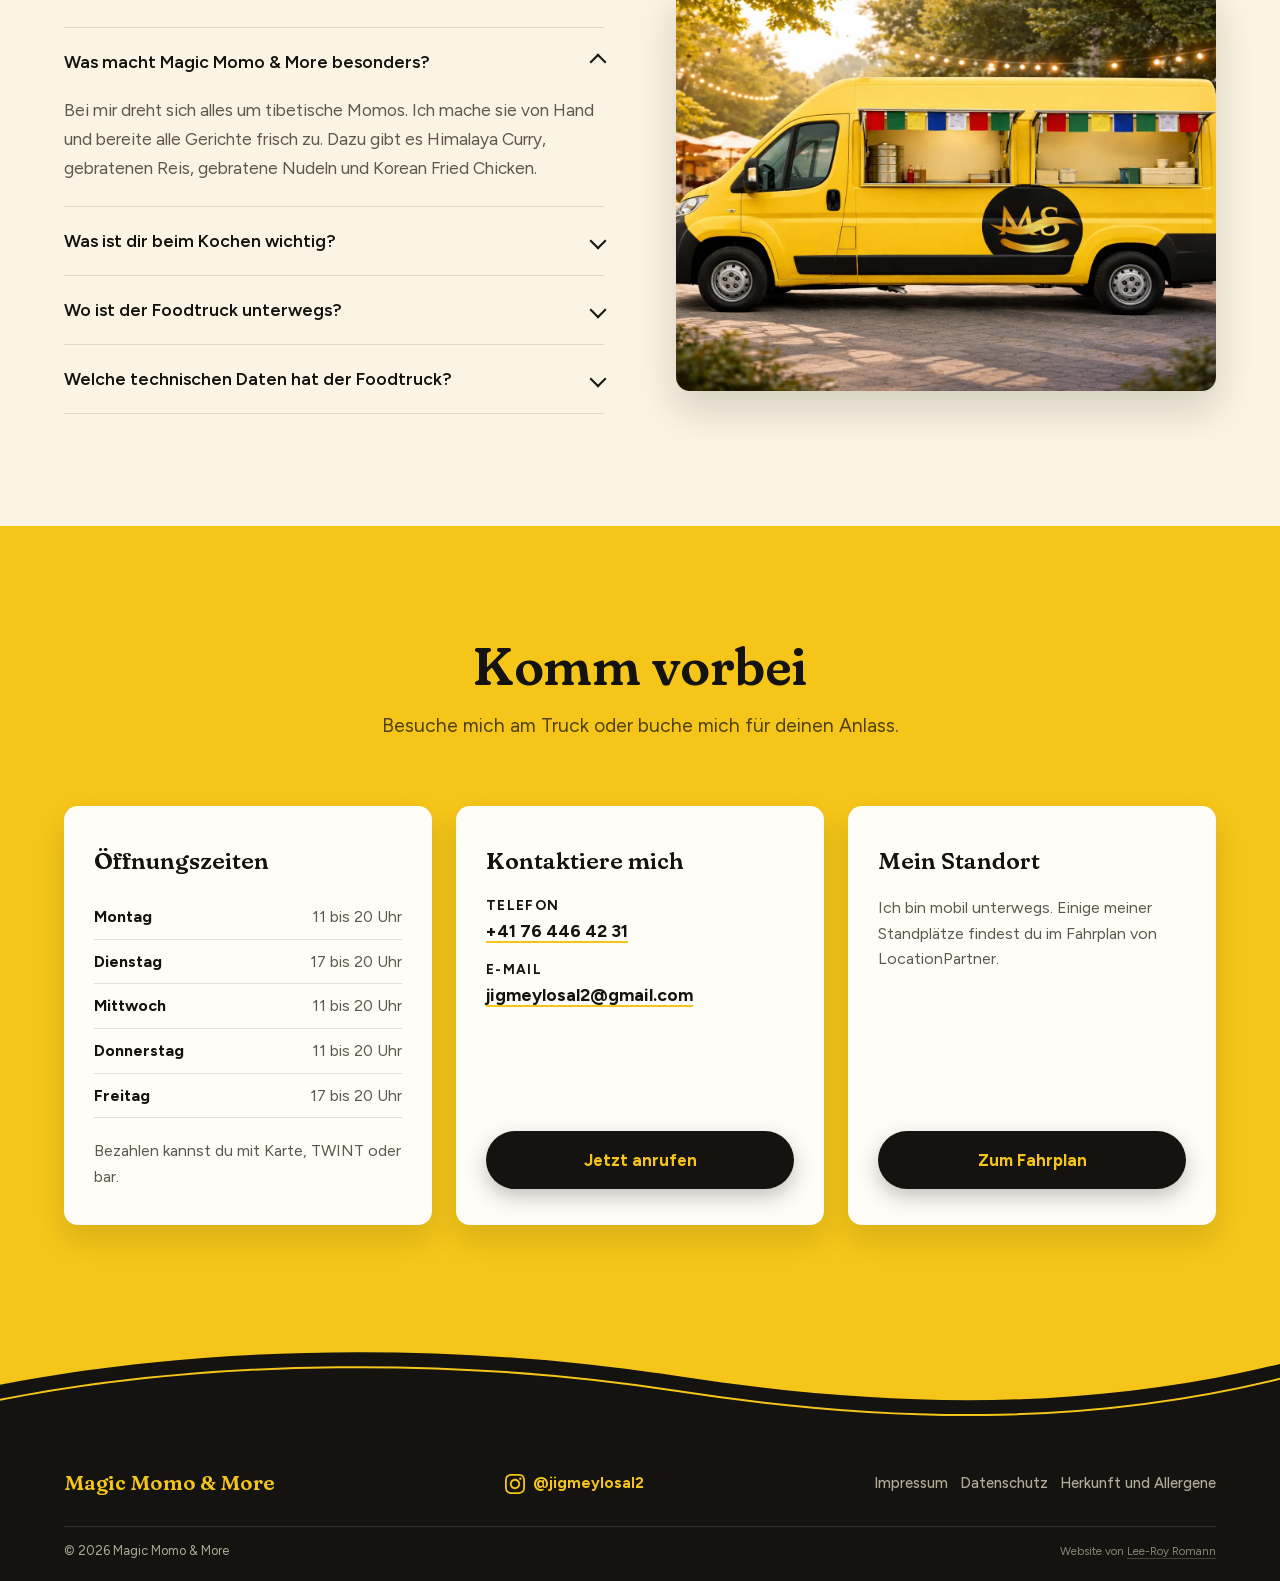
==== commit eb501ce3: "copy(faq): answer the values question without religion or origin" ====
--- a/index.html
+++ b/index.html
@@ -524,9 +524,9 @@
                         </details>
 
                         <details class="accordion-item">
-                            <summary class="accordion-header">Welche Werte stehen hinter dem Foodtruck?</summary>
+                            <summary class="accordion-header">Was ist dir beim Kochen wichtig?</summary>
                             <div class="accordion-content">
-                                <p>Mir geht es nicht darum, ein Land zu vertreten, sondern um die Freude am Kochen und am Teilen von gutem Essen. Herkunft, Religion oder kulturelle Zuschreibungen spielen dabei keine Rolle. Wichtig sind mir Qualität, Frische und sorgfältiges Handwerk.</p>
+                                <p>Dass alles frisch und mit Sorgfalt zubereitet ist. Ich koche mit Freude und teile gutes Essen gern mit anderen. Am Truck ist jede und jeder herzlich willkommen.</p>
                             </div>
                         </details>
 
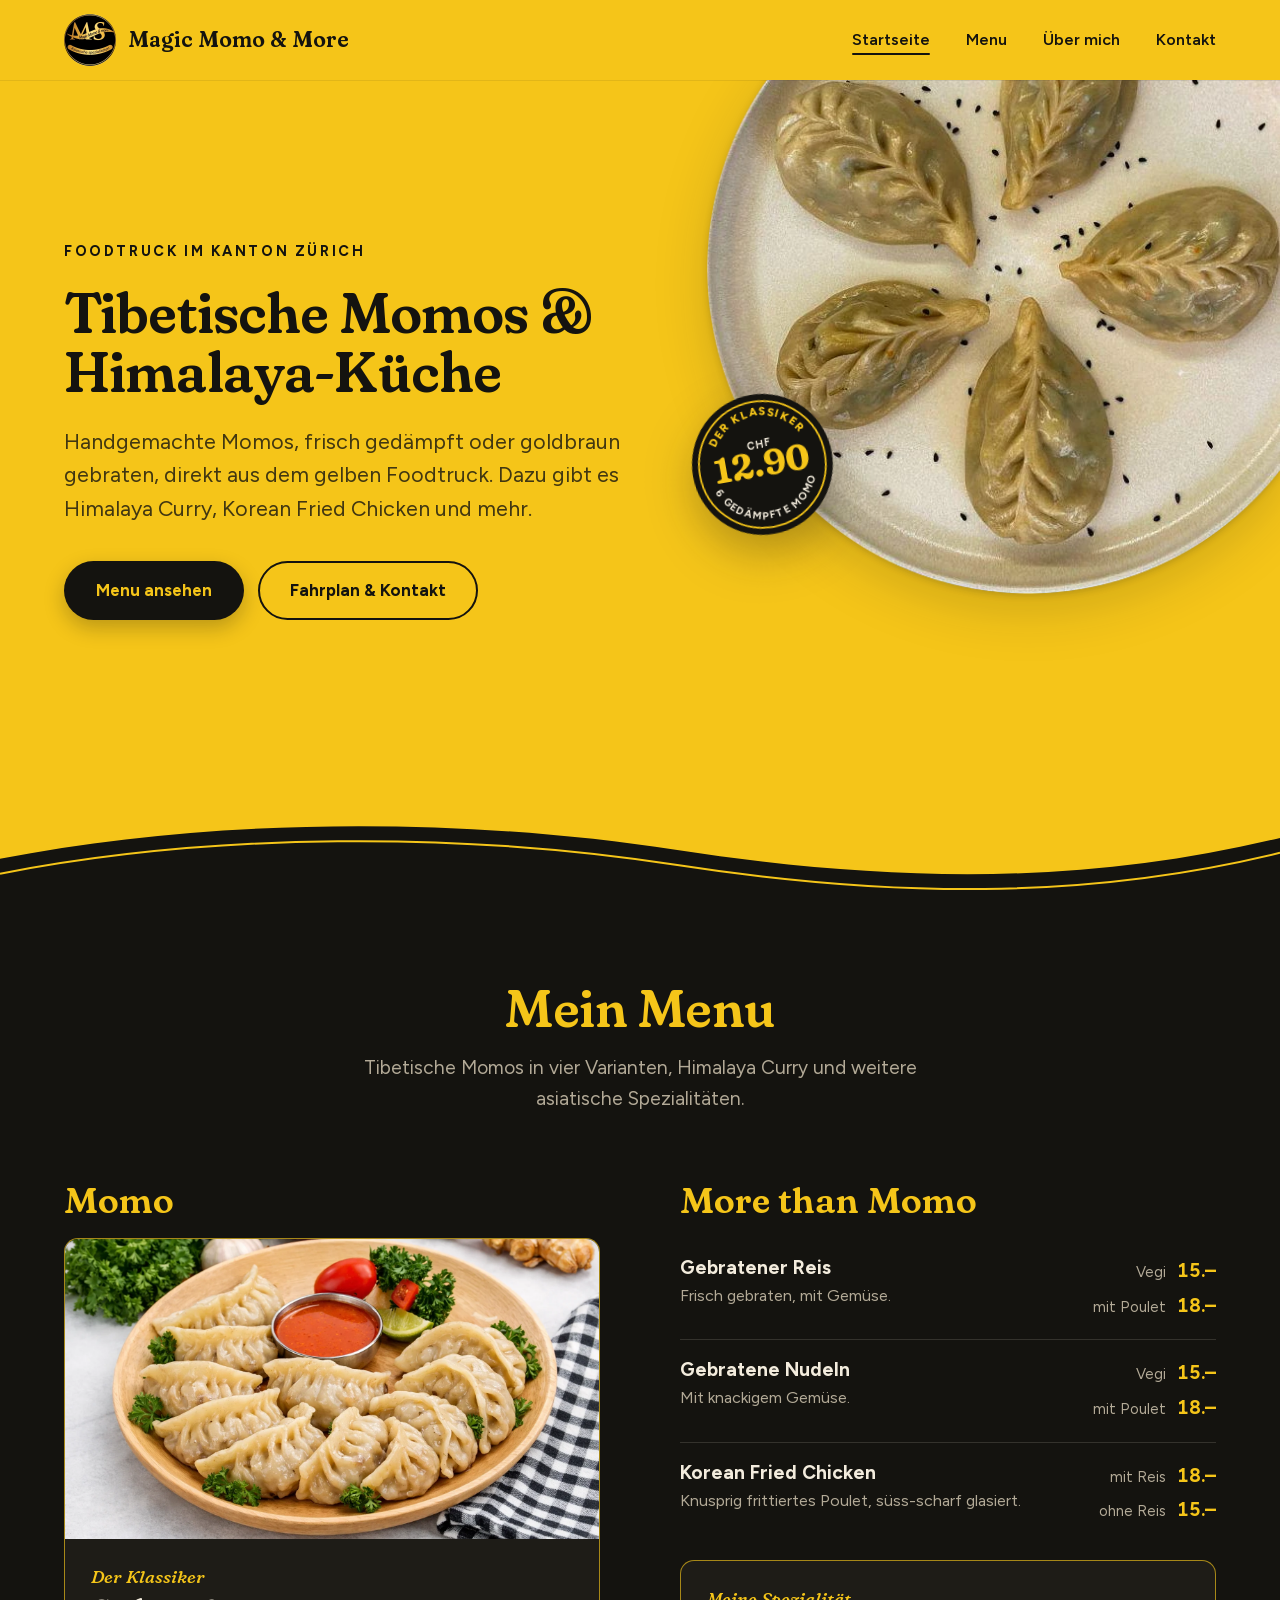
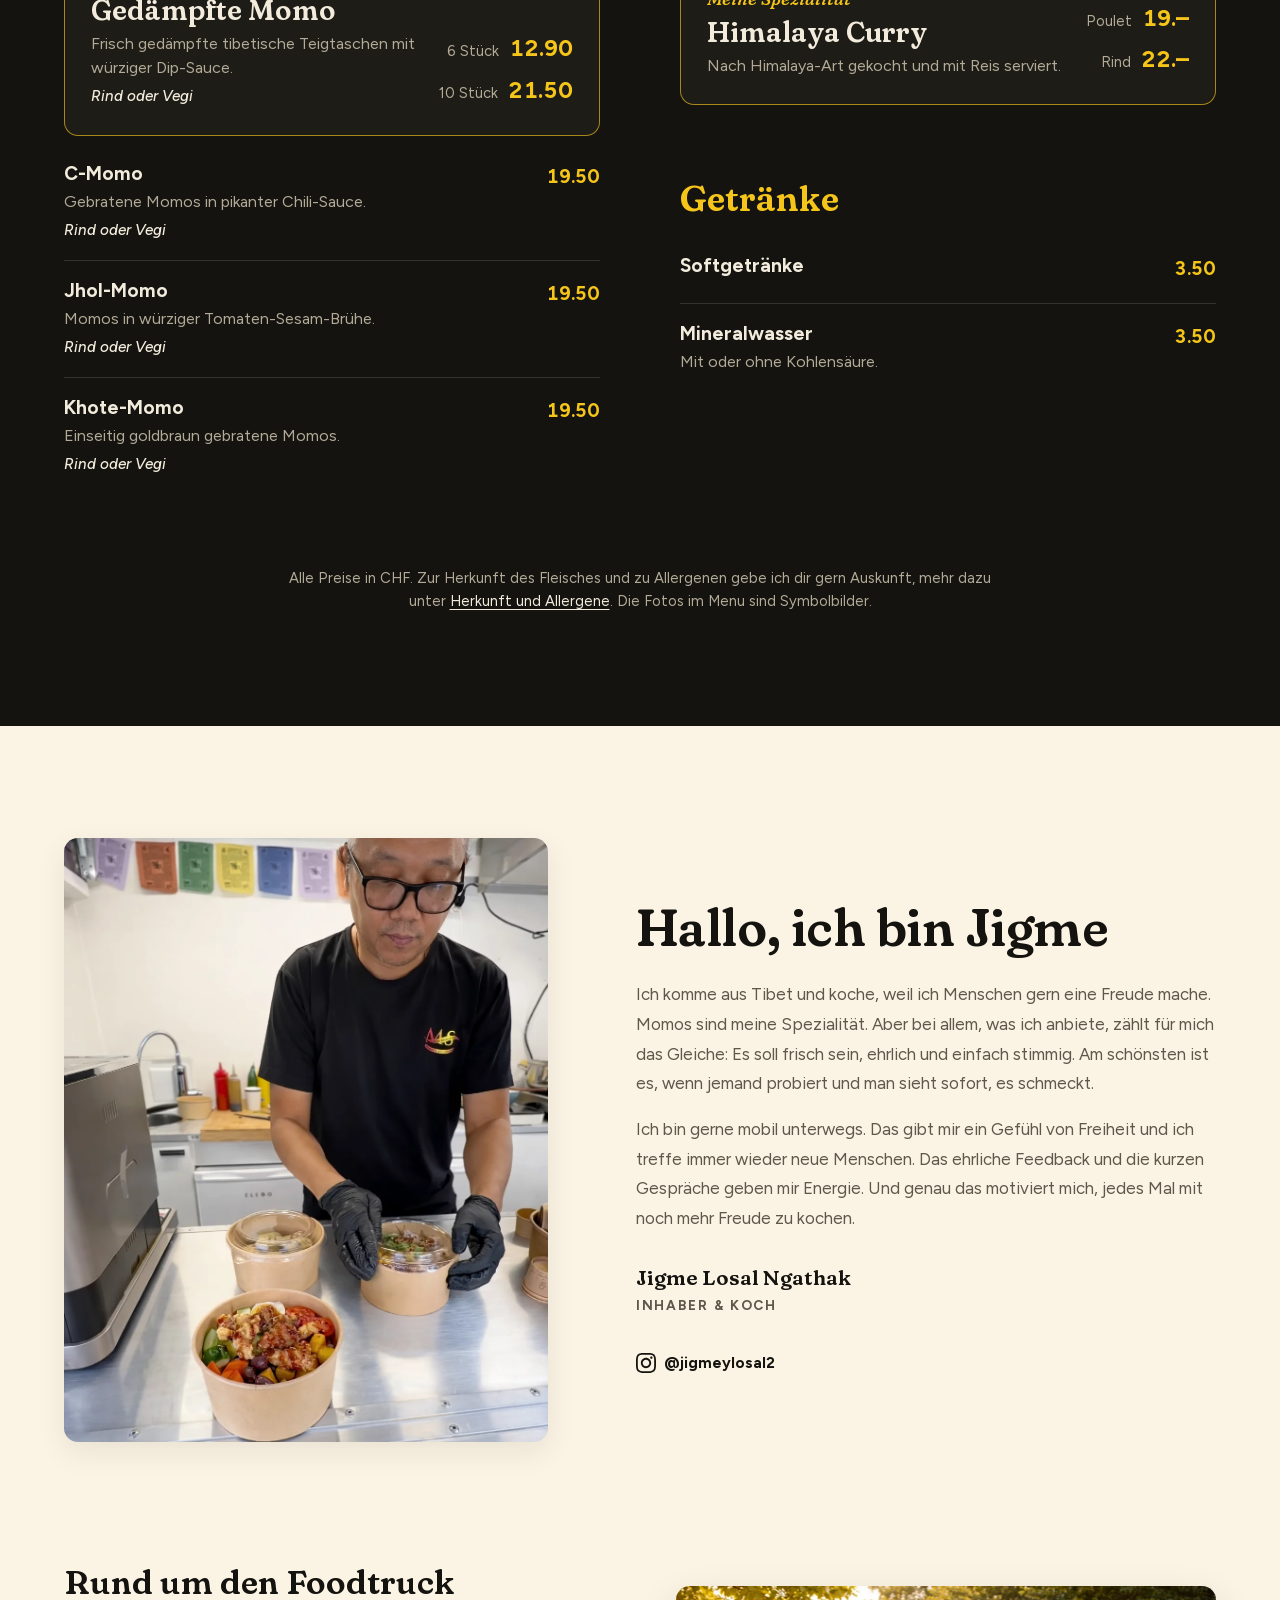
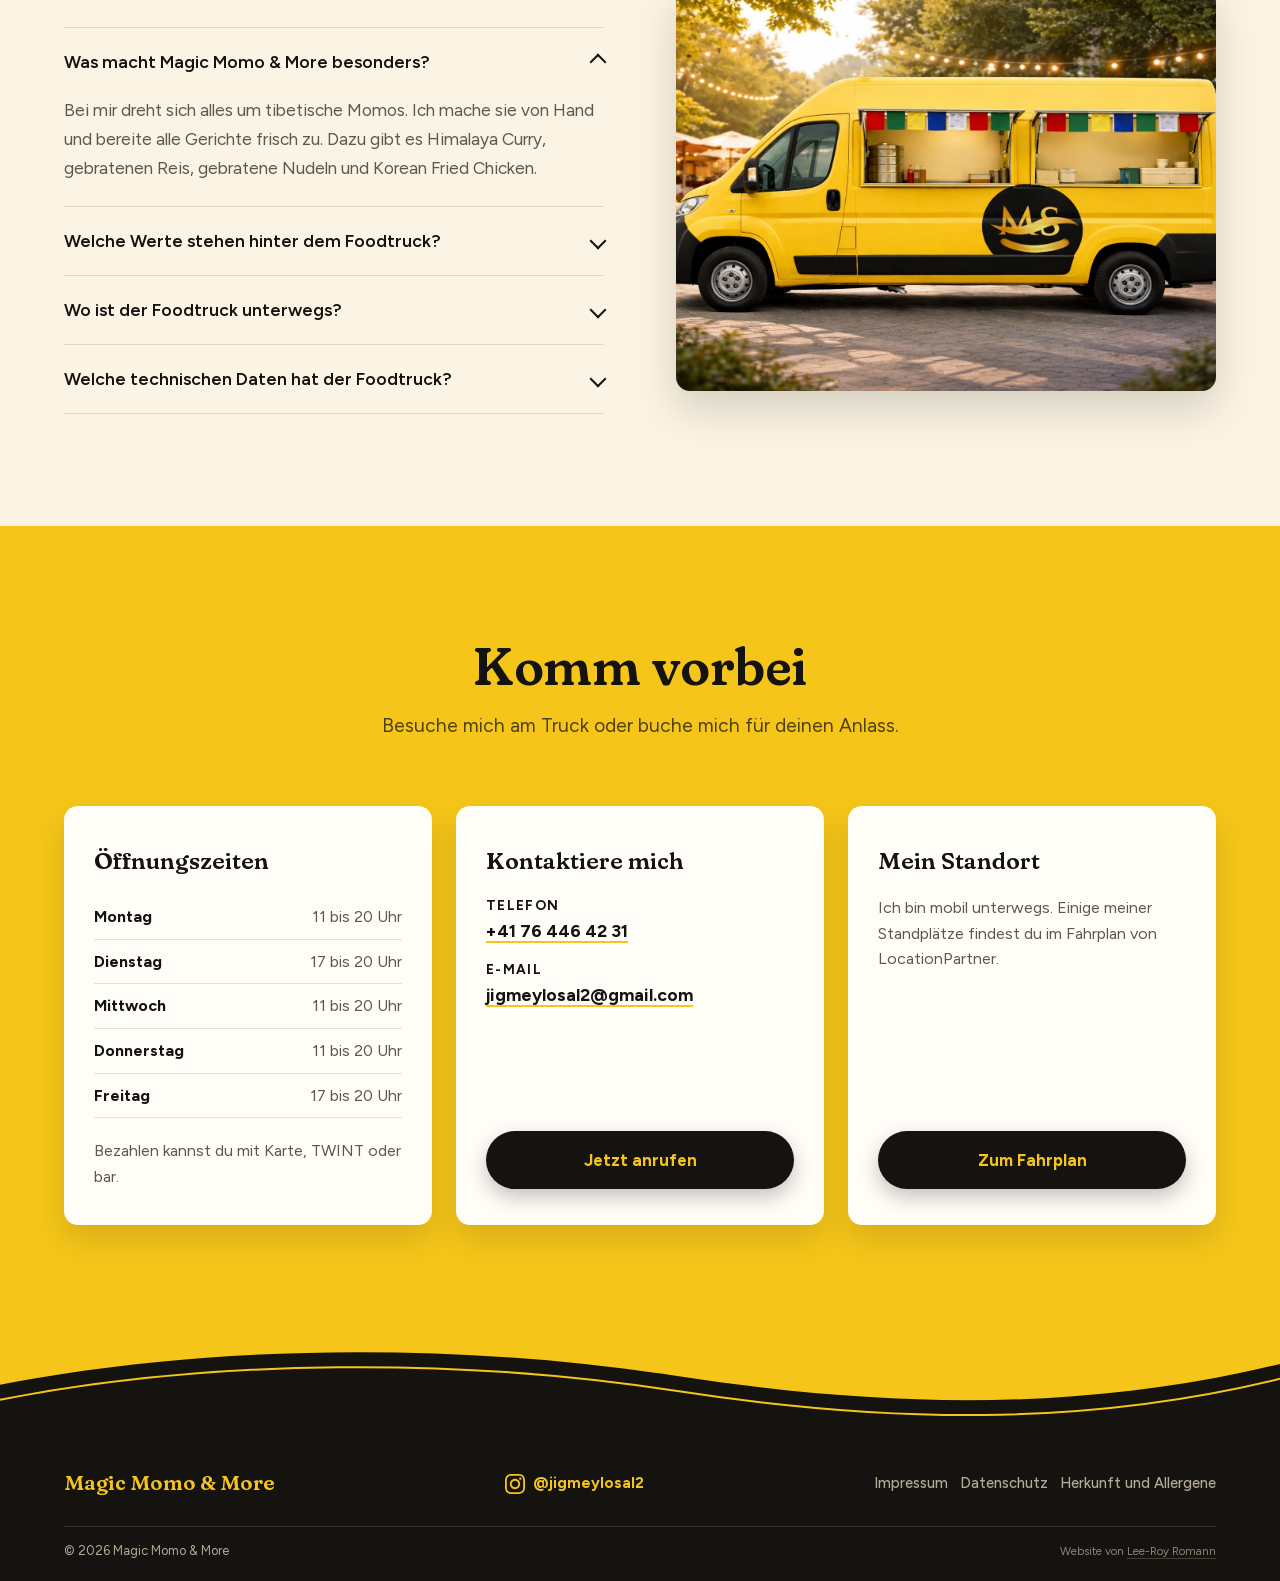
==== commit 9f758d0d: "copy(faq): keep the original values question with the careful answer" ====
--- a/index.html
+++ b/index.html
@@ -524,9 +524,9 @@
                         </details>
 
                         <details class="accordion-item">
-                            <summary class="accordion-header">Was ist dir beim Kochen wichtig?</summary>
+                            <summary class="accordion-header">Welche Werte stehen hinter dem Foodtruck?</summary>
                             <div class="accordion-content">
-                                <p>Dass alles frisch und mit Sorgfalt zubereitet ist. Ich koche mit Freude und teile gutes Essen gern mit anderen. Am Truck ist jede und jeder herzlich willkommen.</p>
+                                <p>Frische, Sorgfalt und Gastfreundschaft. Ich koche mit Freude und teile gutes Essen gern mit anderen. Am Truck ist jede und jeder herzlich willkommen.</p>
                             </div>
                         </details>
 
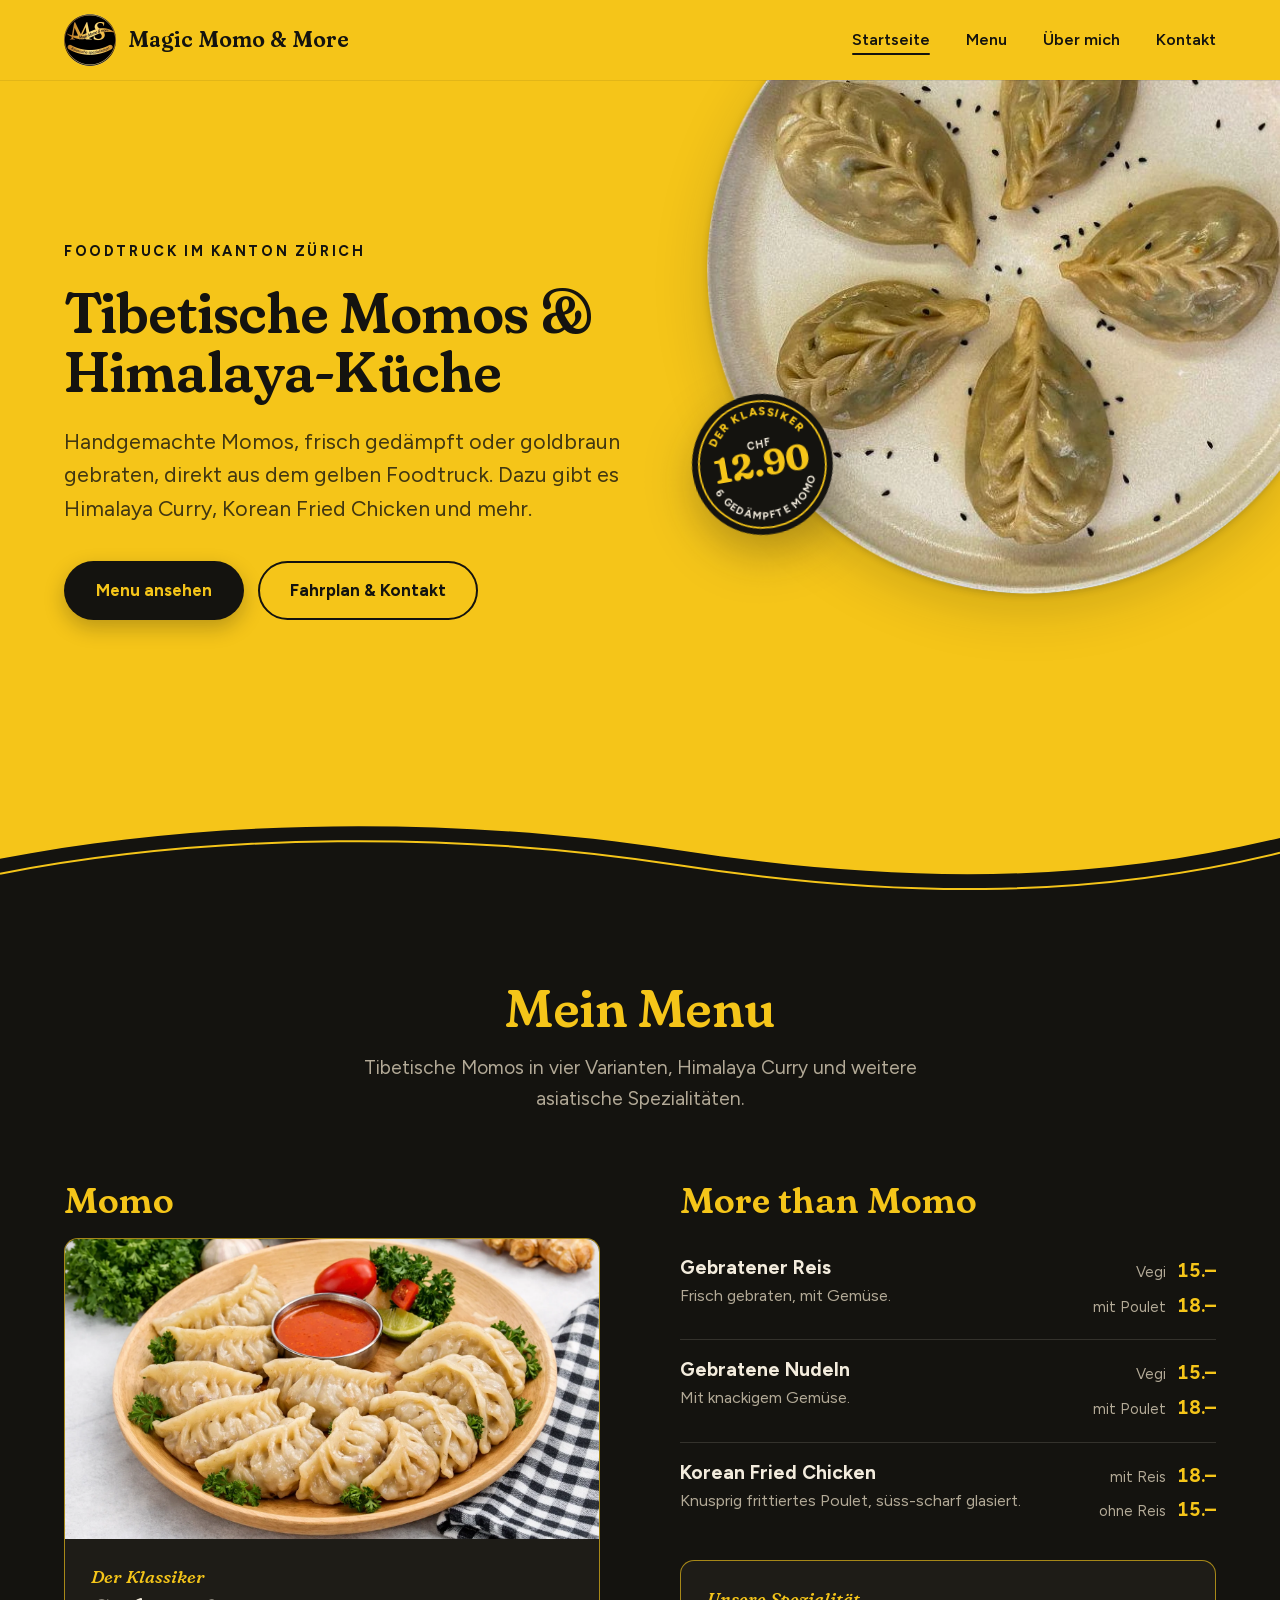
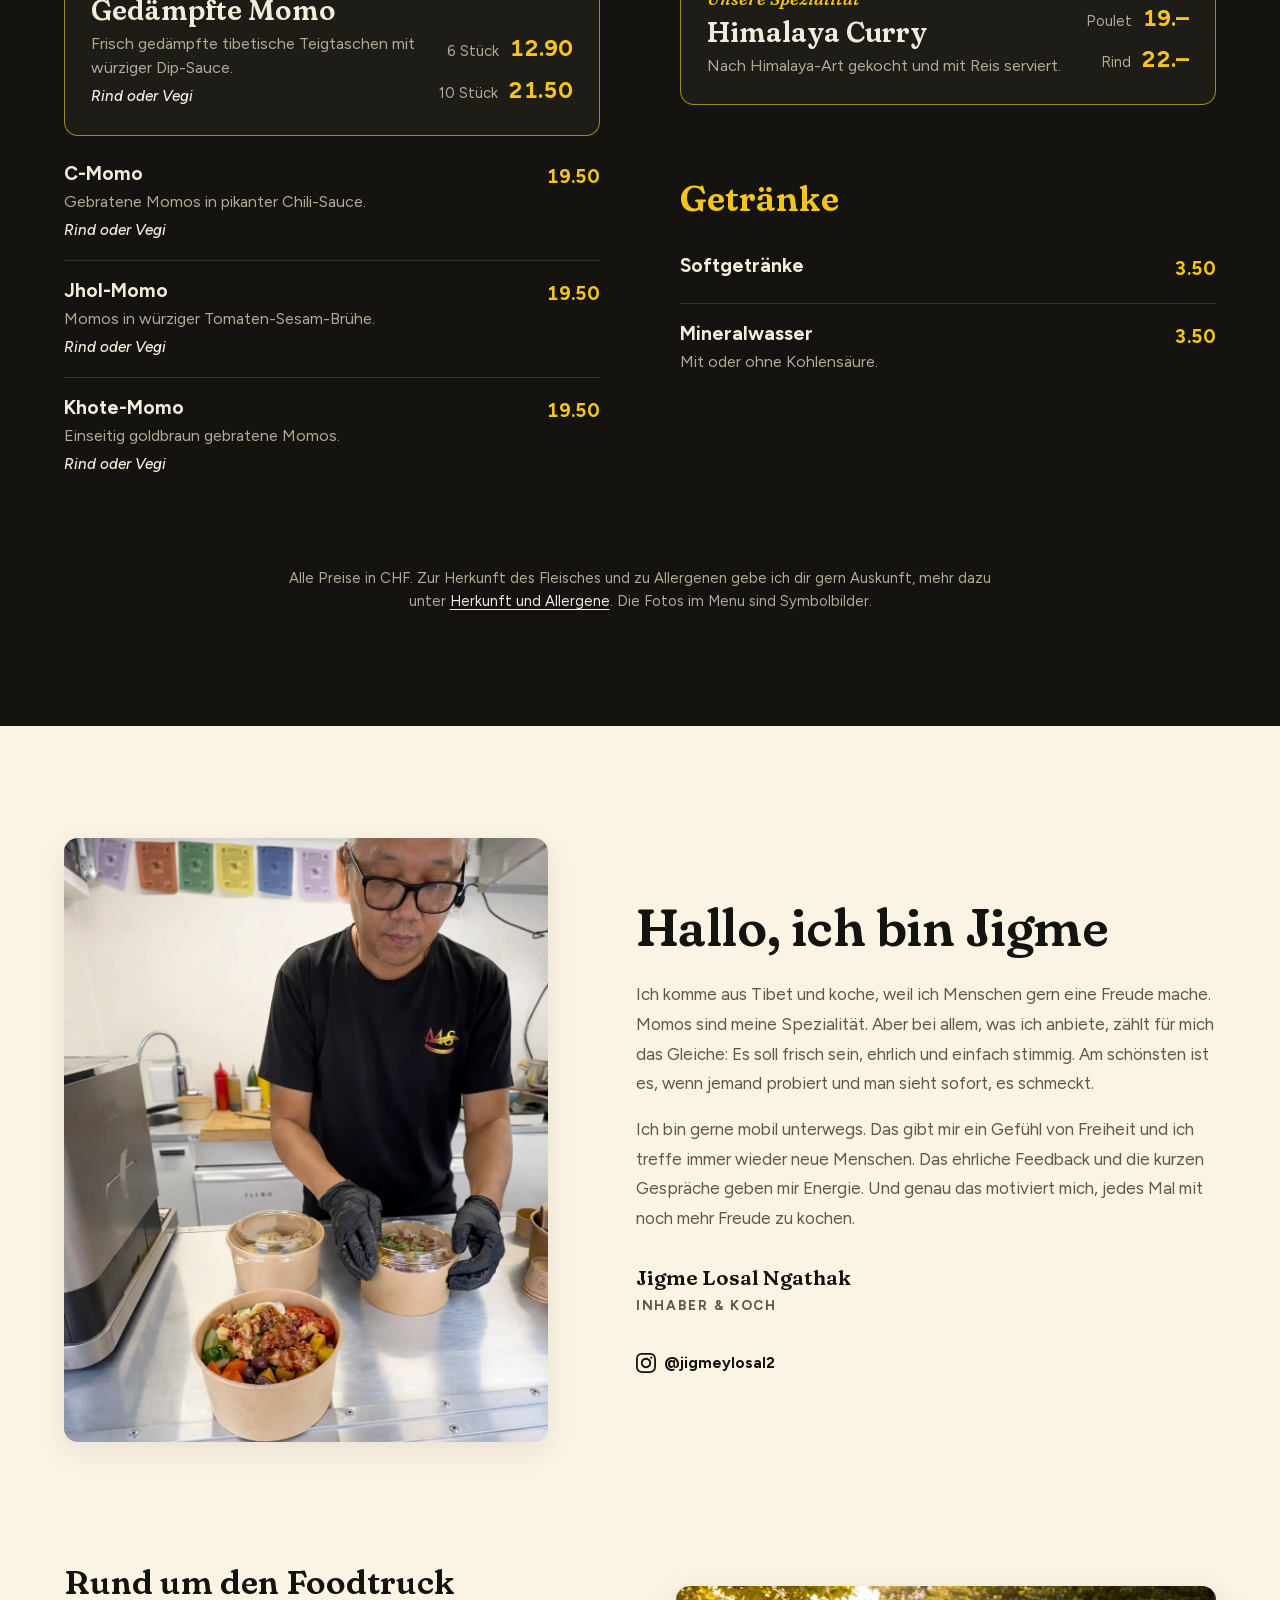
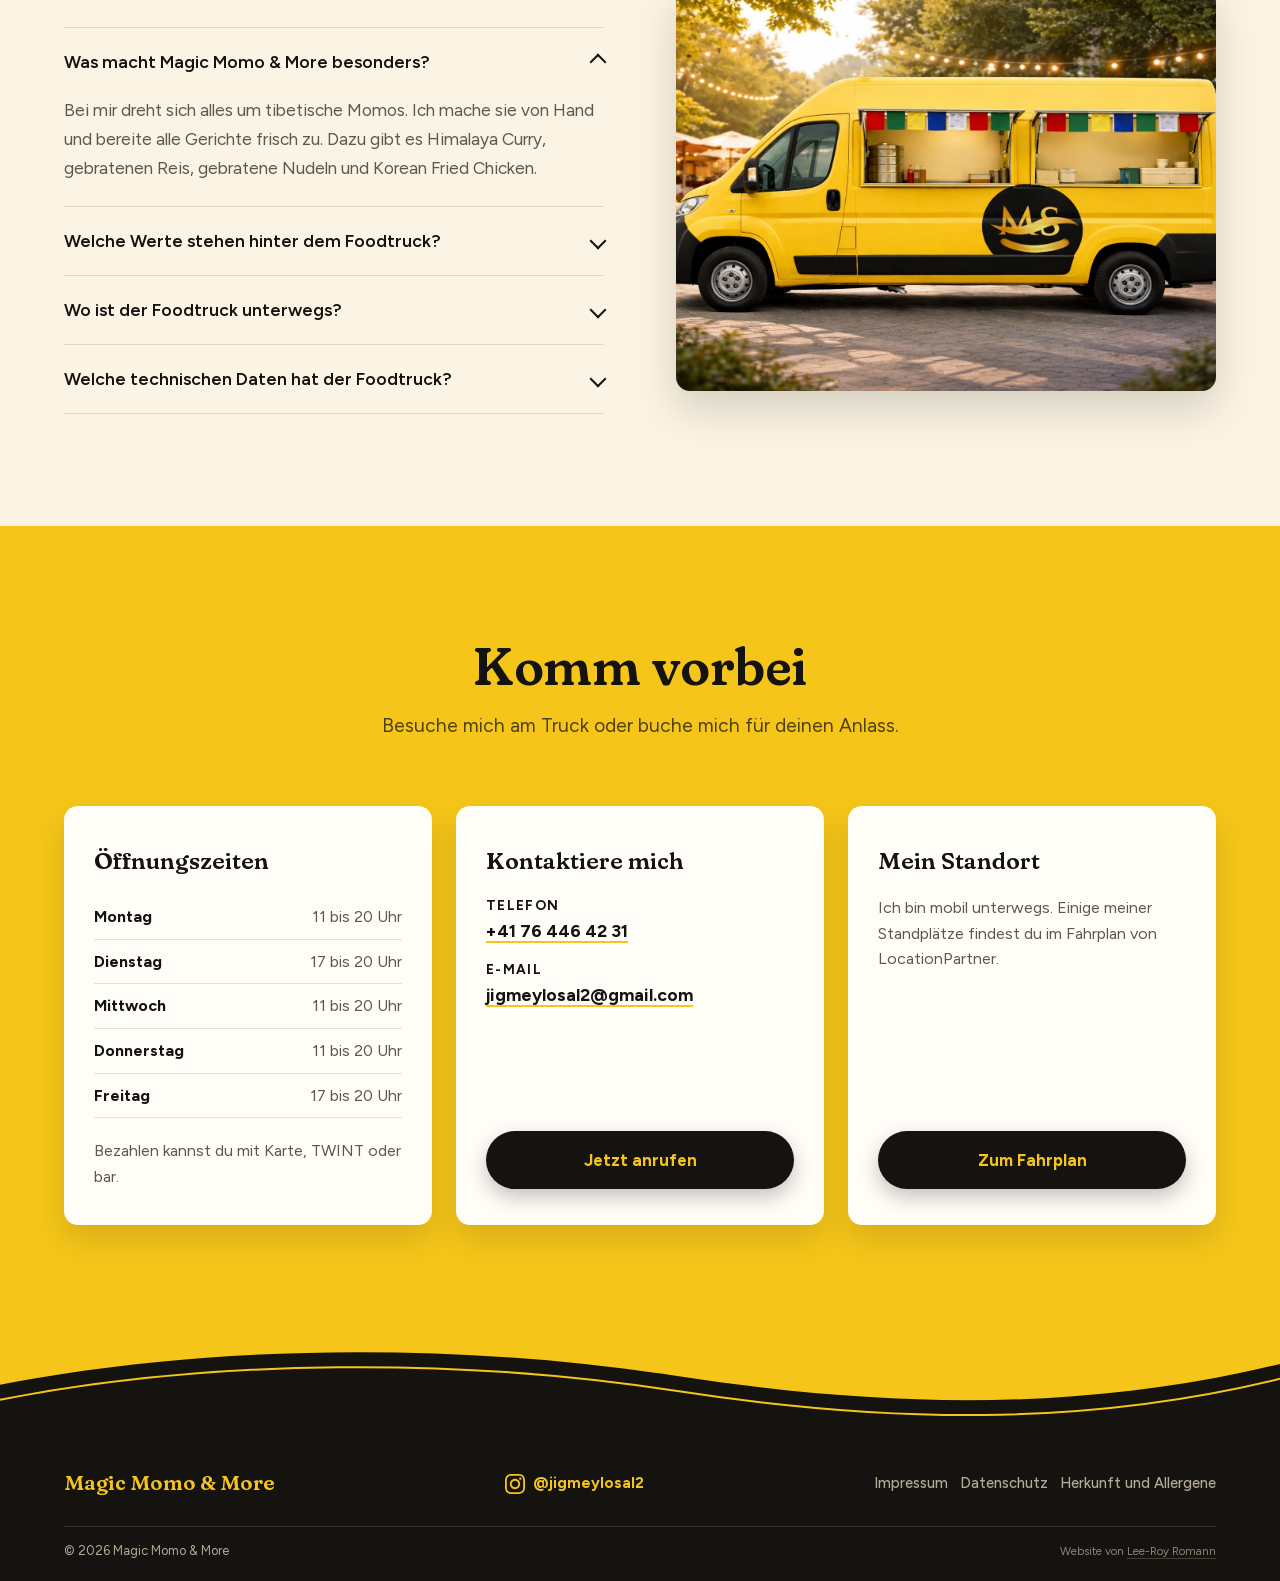
==== commit 6de92bbe: "copy(menu): label Himalaya Curry as Unsere Spezialitaet" ====
--- a/index.html
+++ b/index.html
@@ -448,7 +448,7 @@
                     <article class="menu-feature">
                         <div class="menu-feature-body">
                             <div>
-                                <p class="menu-label">Meine Spezialität</p>
+                                <p class="menu-label">Unsere Spezialität</p>
                                 <h4 class="menu-item-name">Himalaya Curry</h4>
                                 <p class="menu-item-description">Nach Himalaya-Art gekocht und mit Reis serviert.</p>
                             </div>
@@ -526,7 +526,7 @@
                         <details class="accordion-item">
                             <summary class="accordion-header">Welche Werte stehen hinter dem Foodtruck?</summary>
                             <div class="accordion-content">
-                                <p>Frische, Sorgfalt und Gastfreundschaft. Ich koche mit Freude und teile gutes Essen gern mit anderen. Am Truck ist jede und jeder herzlich willkommen.</p>
+                                <p>Im Mittelpunkt steht die Freude am Kochen und am Teilen von gutem Essen. Meine Küche ist offen und verbindend, am Truck ist jede und jeder herzlich willkommen. Entscheidend sind für mich Qualität, Frische und Respekt vor dem Handwerk.</p>
                             </div>
                         </details>
 
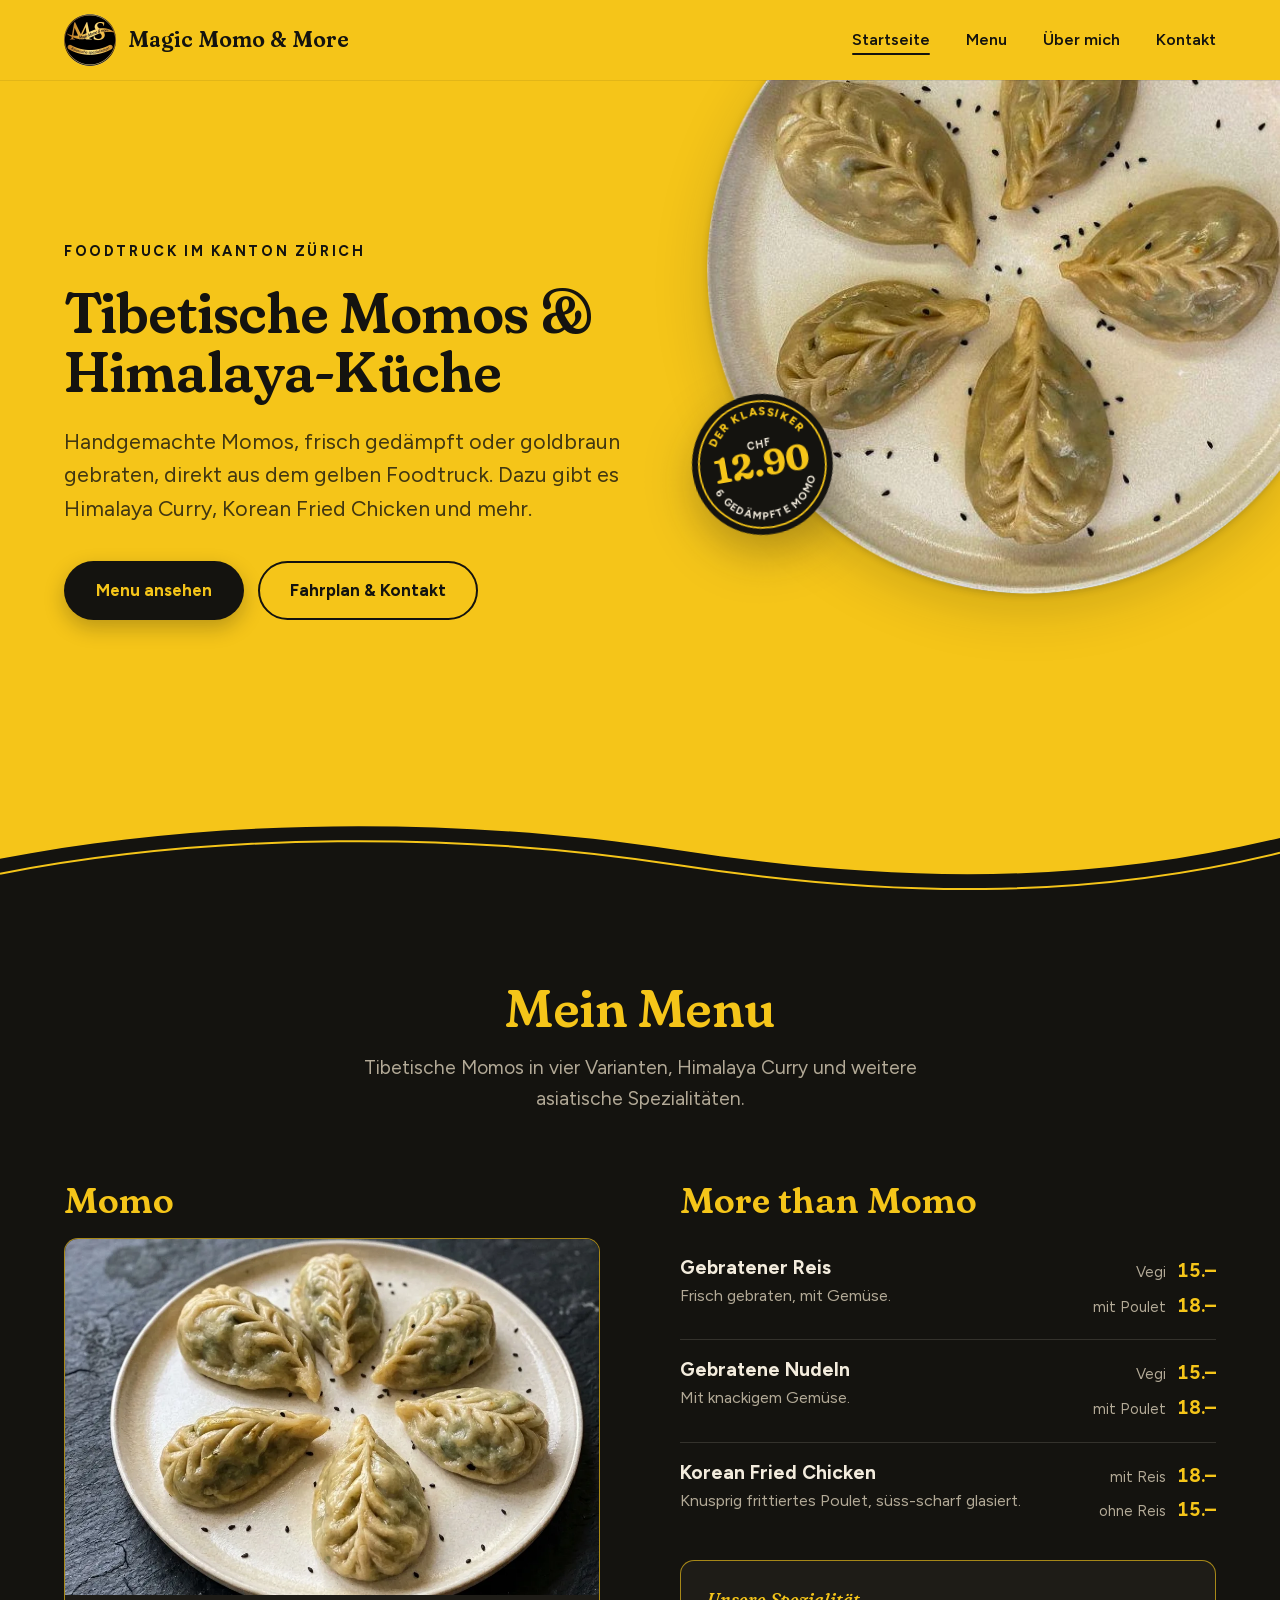
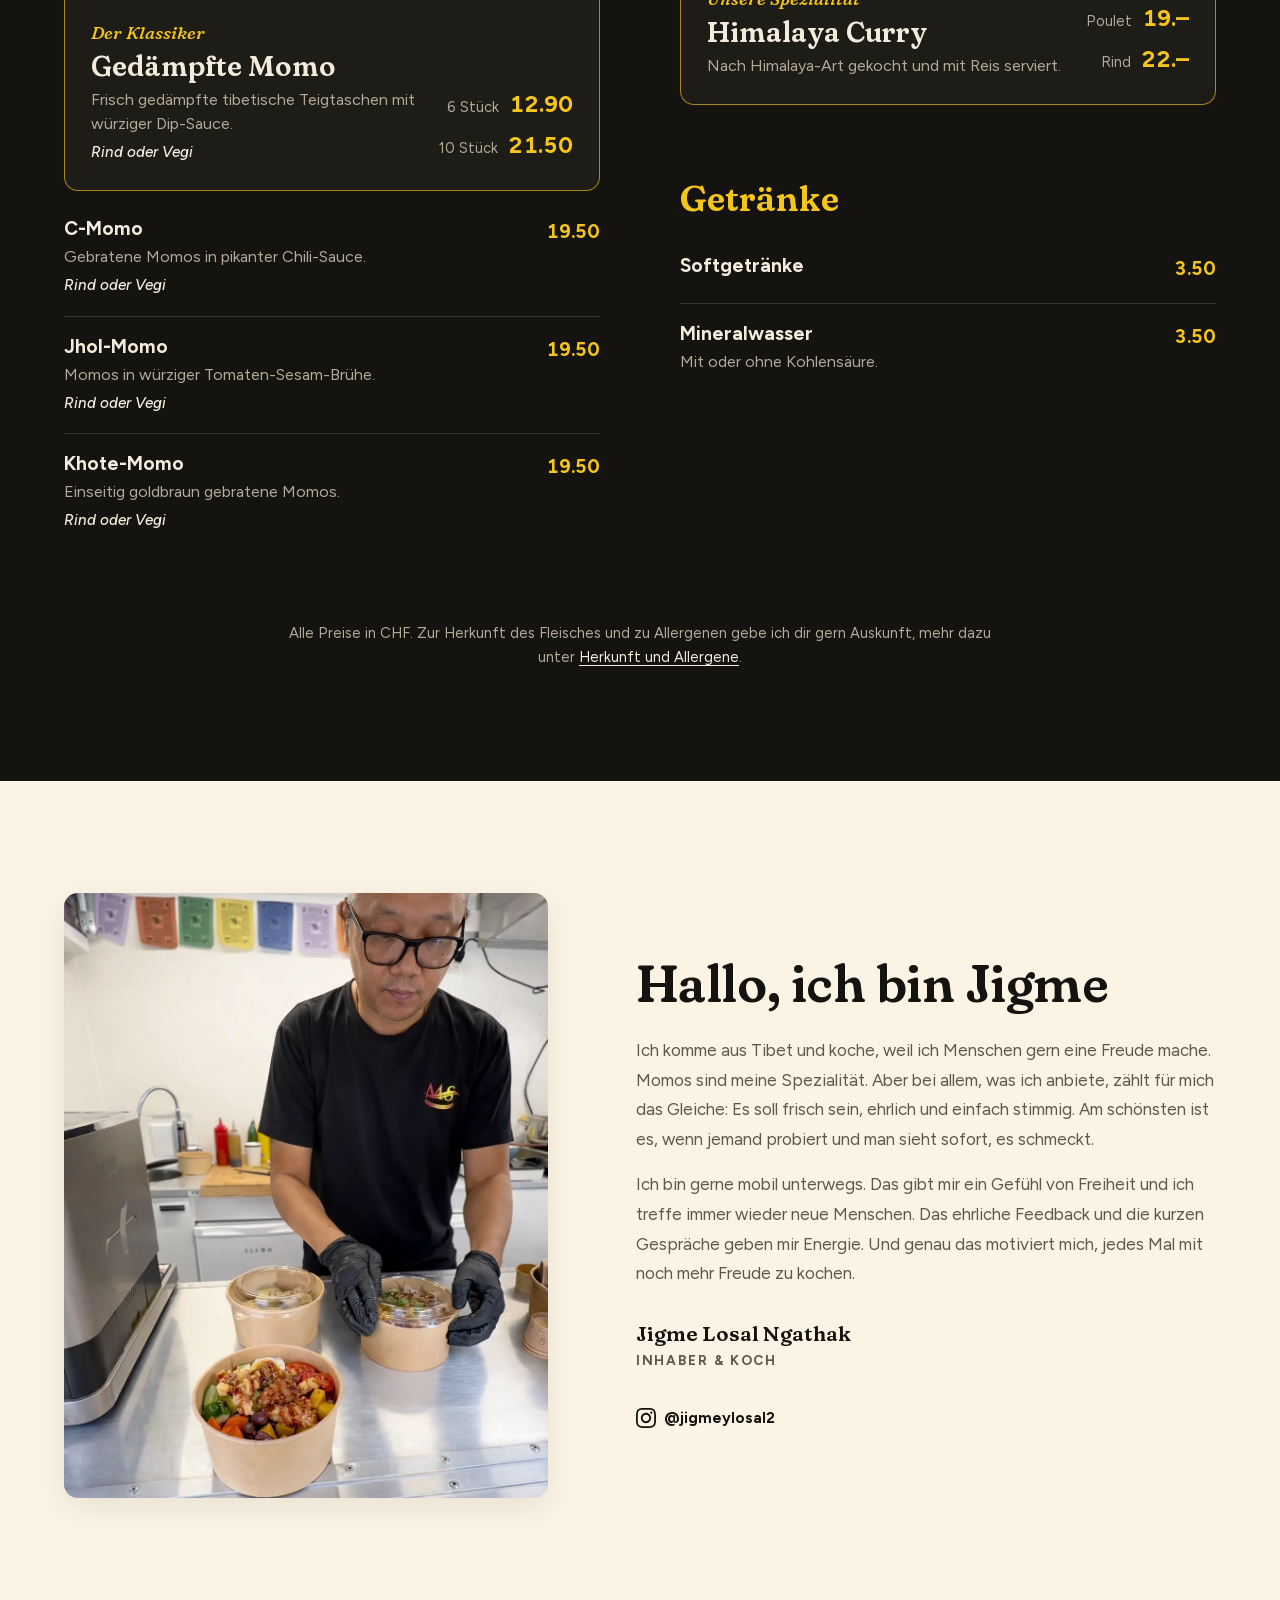
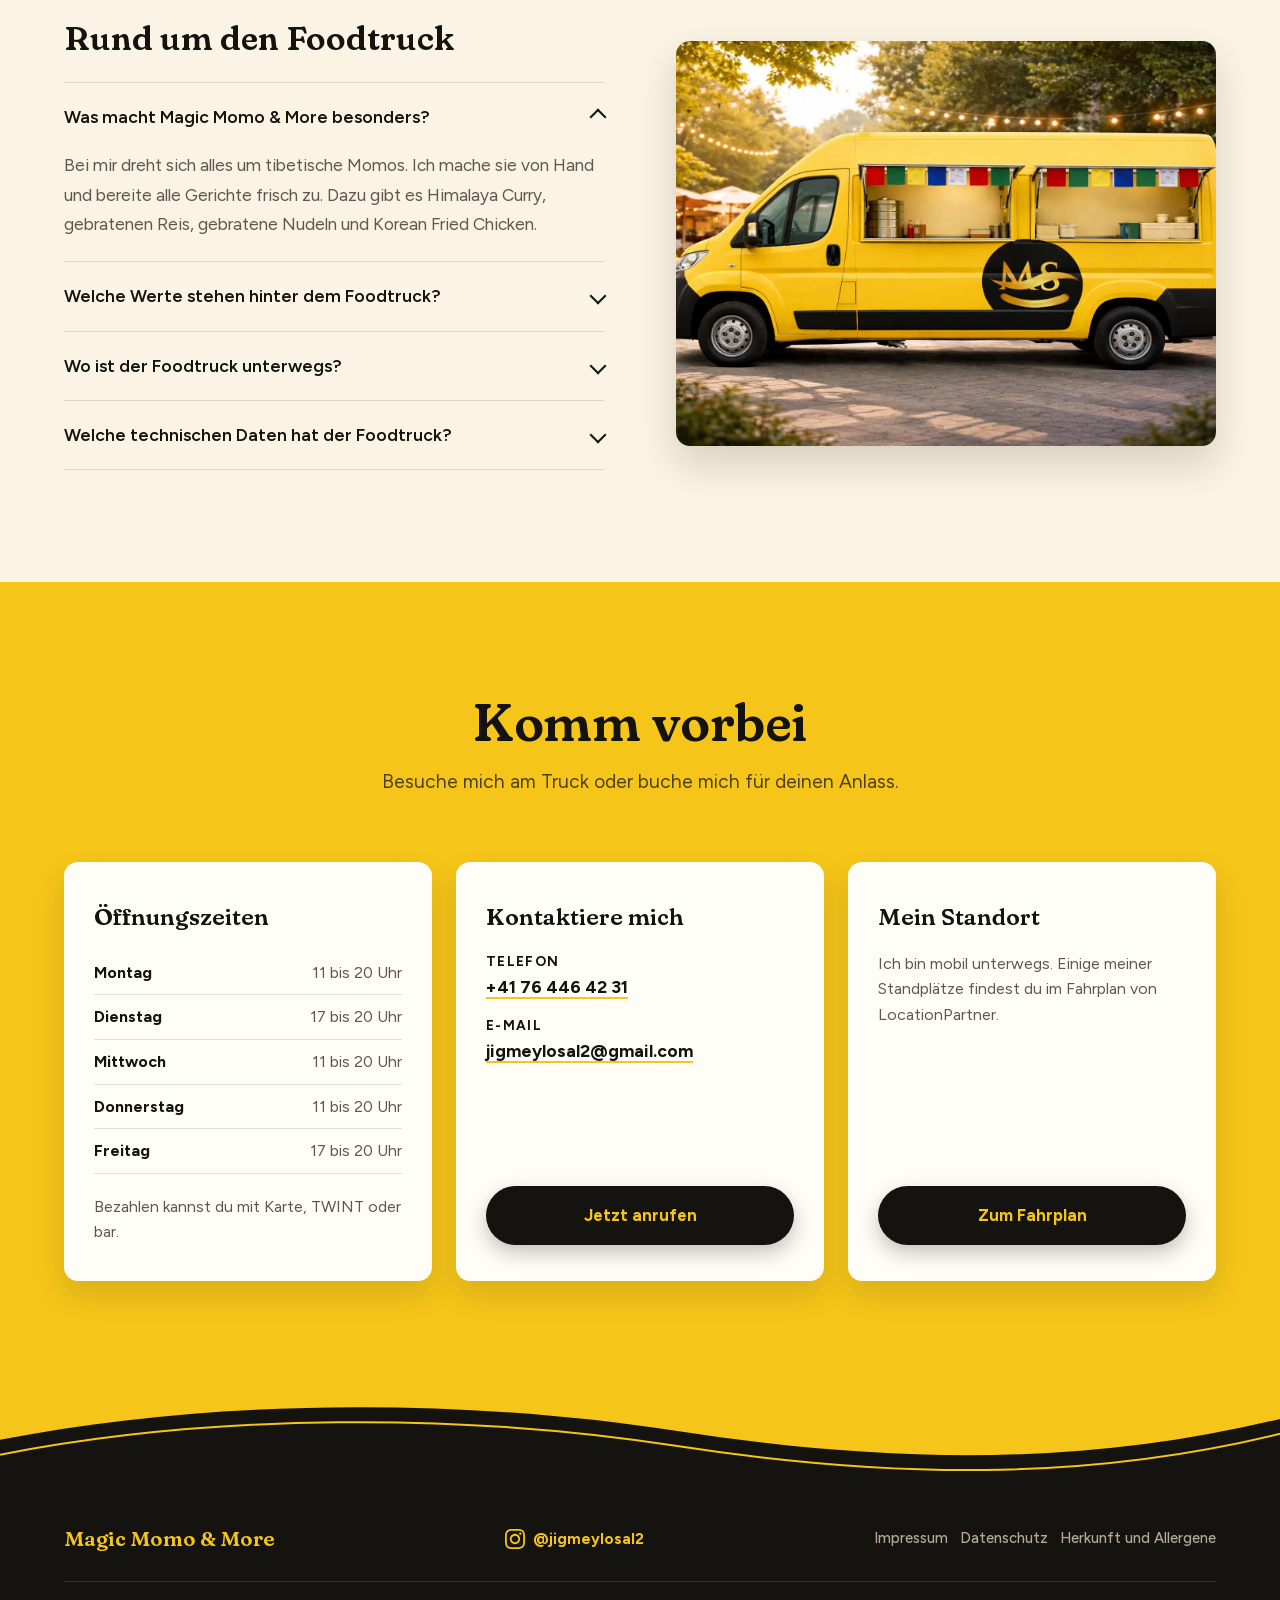
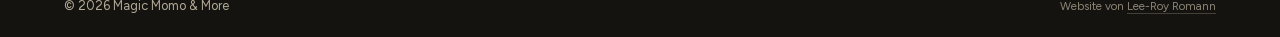
==== commit cbfe7c0b: "feat(menu): use the real momo photo in the Klassiker card" ====
--- a/index.html
+++ b/index.html
@@ -41,7 +41,7 @@
 
     <link rel="preload" href="assets/fonts/fraunces-latin.woff2" as="font" type="font/woff2" crossorigin>
     <link rel="preload" href="assets/fonts/figtree-latin.woff2" as="font" type="font/woff2" crossorigin>
-    <link rel="stylesheet" href="styles.css?v=20261109">
+    <link rel="stylesheet" href="styles.css?v=20261118">
 
     <!-- Structured Data (JSON-LD) for SEO -->
     <script type="application/ld+json">
@@ -361,7 +361,7 @@
                     <h3 class="menu-category-title">Momo</h3>
                     <article class="menu-feature">
                         <div class="menu-feature-image">
-                            <img src="assets/img/momo_rind.webp" alt="Gedämpfte Momo mit Dip-Sauce" loading="lazy">
+                            <img src="assets/img/momo_teller_2.webp" alt="Sechs gedämpfte Momos mit schwarzem Sesam auf einem hellen Teller" width="1024" height="1050" loading="lazy">
                         </div>
                         <div class="menu-feature-body">
                             <div>
@@ -485,7 +485,7 @@
                 </div>
             </div>
 
-            <p class="menu-footnote">Alle Preise in CHF. Zur Herkunft des Fleisches und zu Allergenen gebe ich dir gern Auskunft, mehr dazu unter <a href="views/herkunft.html">Herkunft und Allergene</a>. Die Fotos im Menu sind Symbolbilder.</p>
+            <p class="menu-footnote">Alle Preise in CHF. Zur Herkunft des Fleisches und zu Allergenen gebe ich dir gern Auskunft, mehr dazu unter <a href="views/herkunft.html">Herkunft und Allergene</a>.</p>
         </div>
     </section>
 
@@ -647,6 +647,6 @@
         </div>
     </footer>
 
-    <script src="scripts.js?v=20261109"></script>
+    <script src="scripts.js?v=20261118"></script>
 </body>
 </html>
--- a/styles.css
+++ b/styles.css
@@ -1,9 +1,9 @@
-@import url('./css/base.css?v=20261109');
-@import url('./css/navigation.css?v=20261109');
-@import url('./css/hero.css?v=20261109');
-@import url('./css/menu.css?v=20261109');
-@import url('./css/about.css?v=20261109');
-@import url('./css/contact.css?v=20261109');
-@import url('./css/legal.css?v=20261109');
-@import url('./css/footer.css?v=20261109');
-@import url('./css/responsive.css?v=20261109');
+@import url('./css/base.css?v=20261118');
+@import url('./css/navigation.css?v=20261118');
+@import url('./css/hero.css?v=20261118');
+@import url('./css/menu.css?v=20261118');
+@import url('./css/about.css?v=20261118');
+@import url('./css/contact.css?v=20261118');
+@import url('./css/legal.css?v=20261118');
+@import url('./css/footer.css?v=20261118');
+@import url('./css/responsive.css?v=20261118');
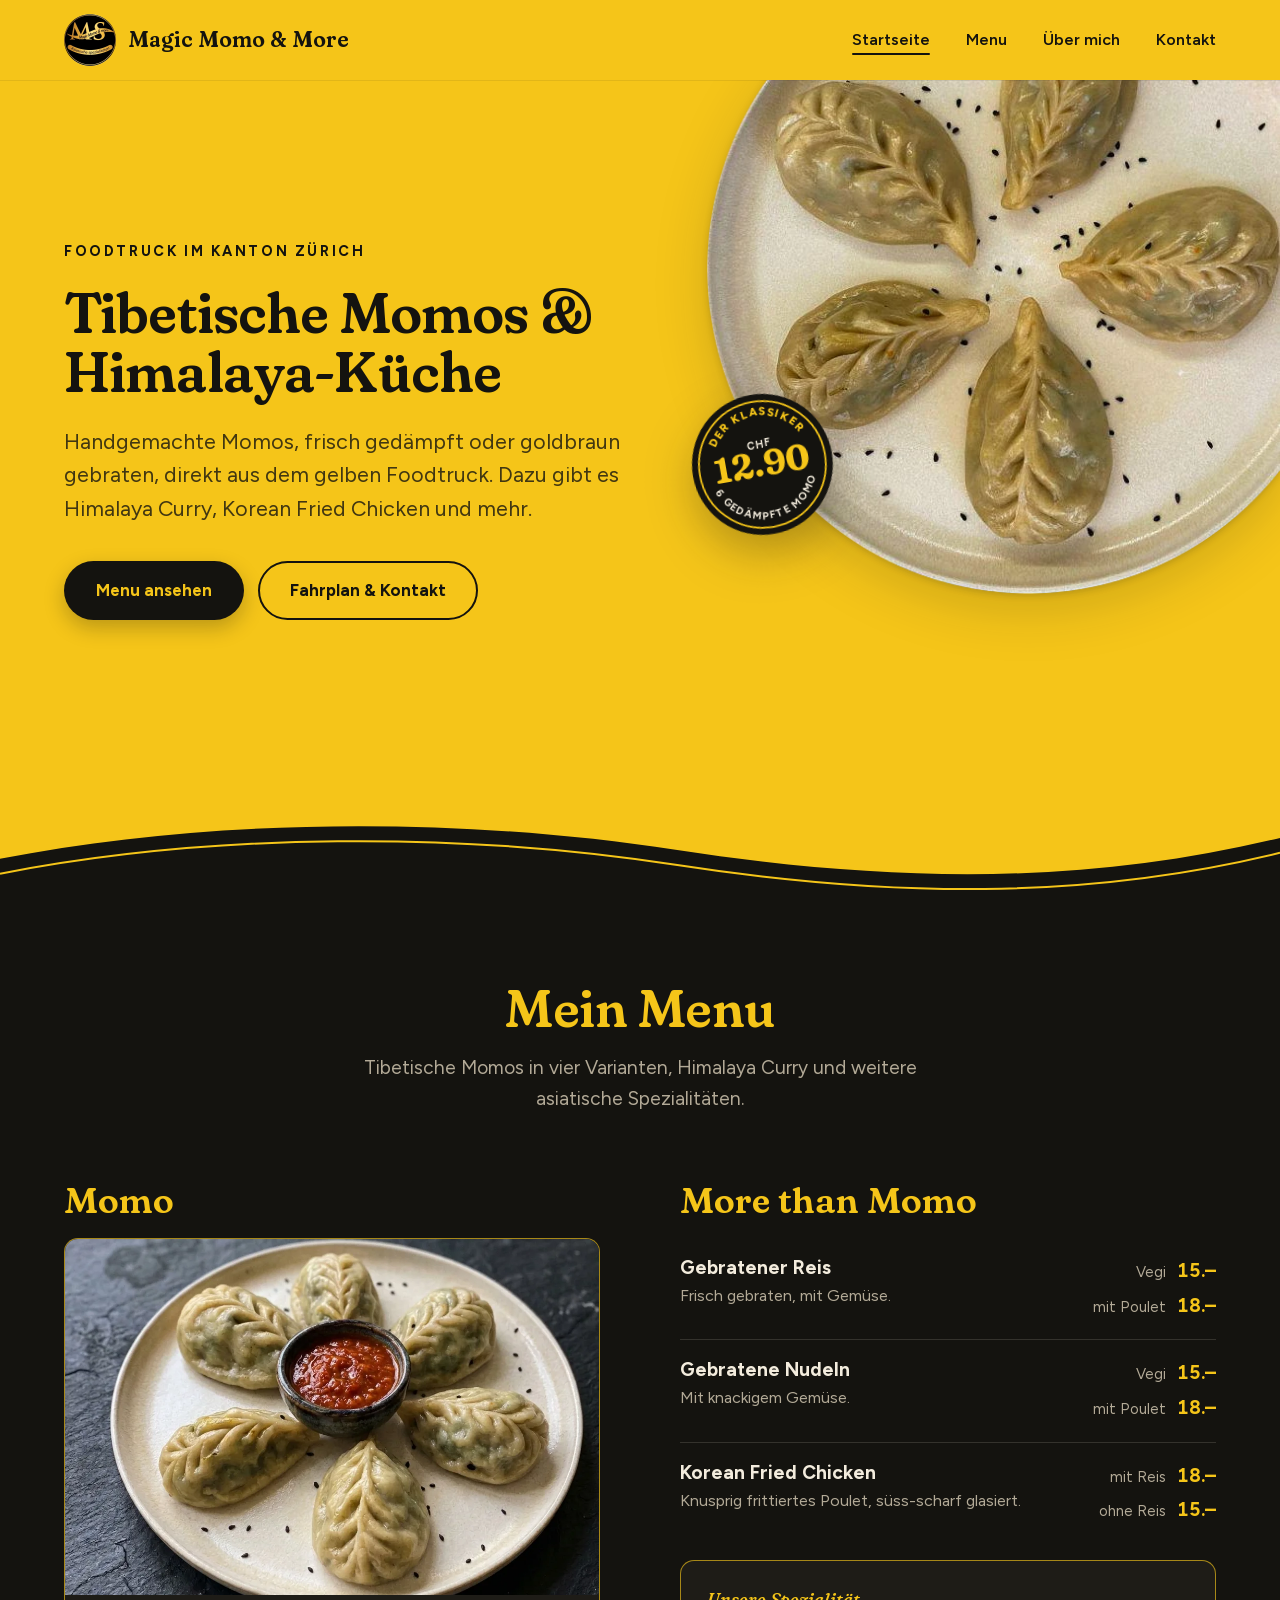
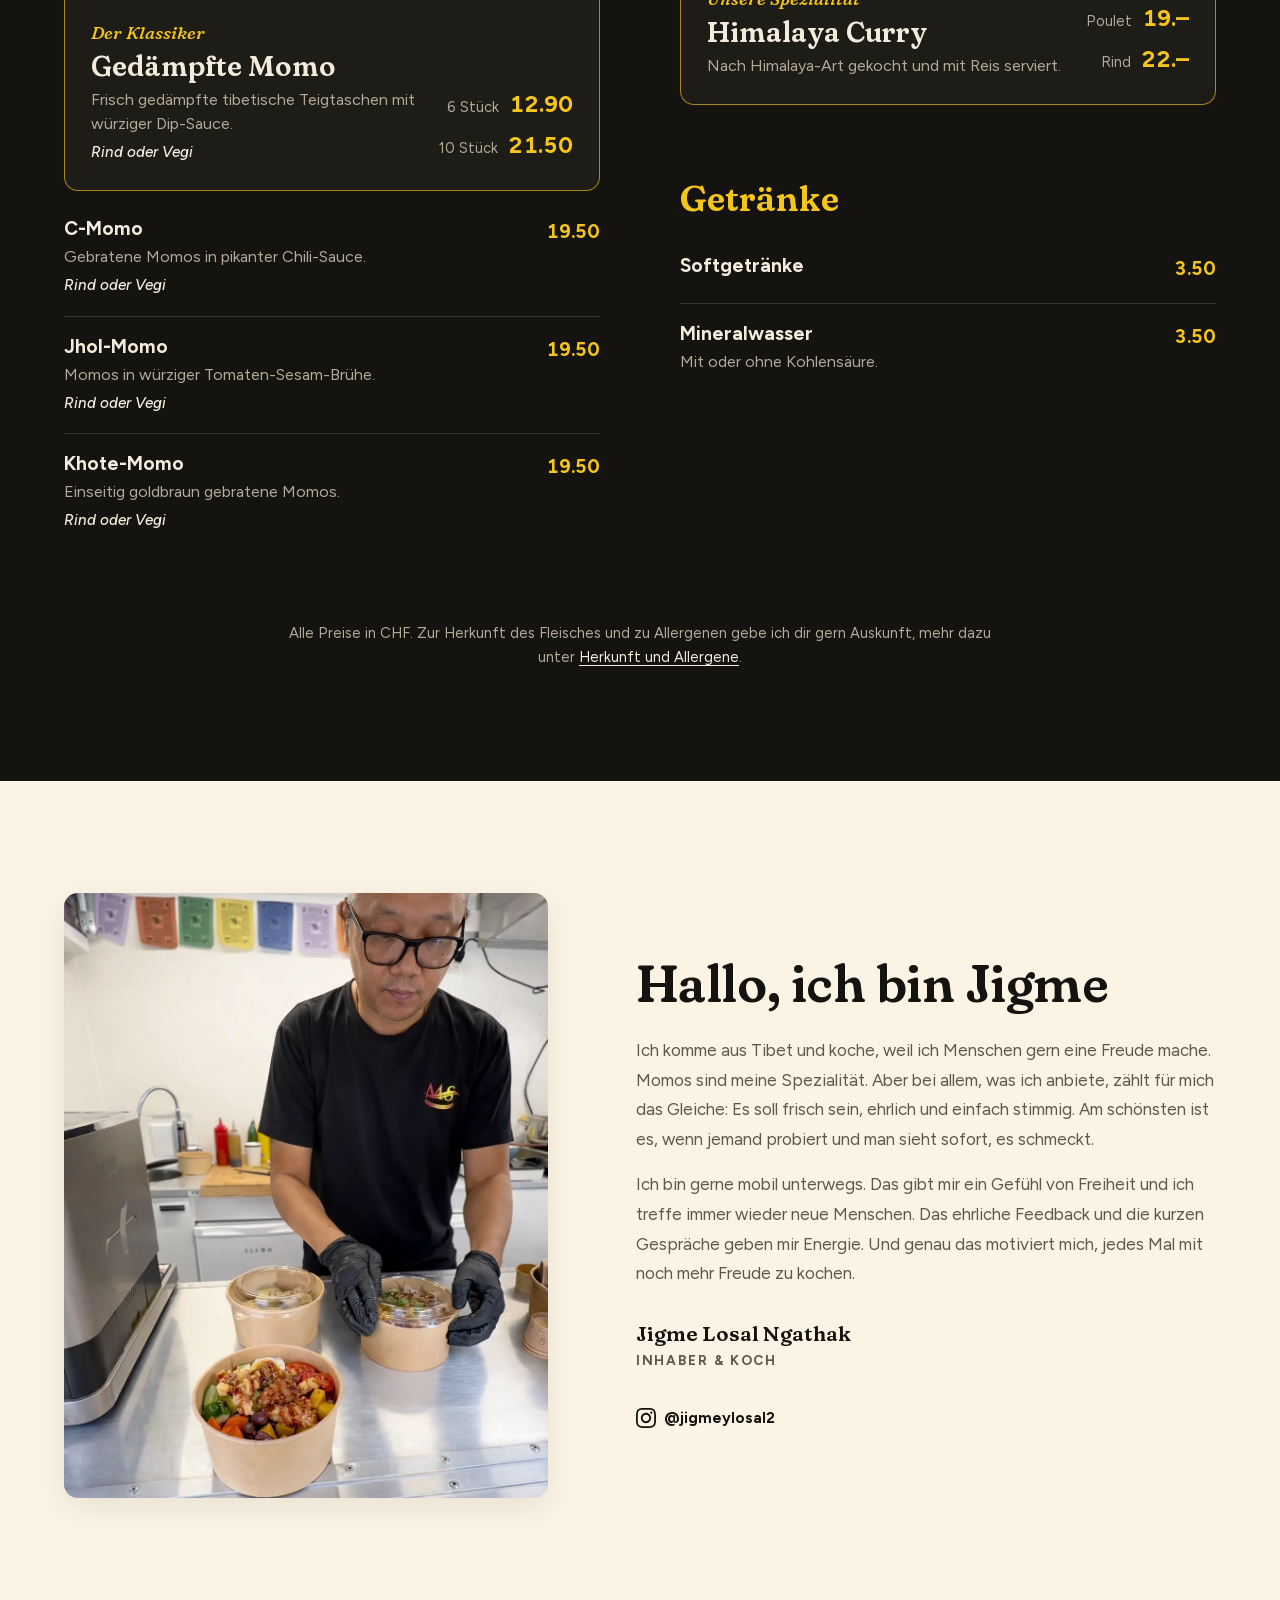
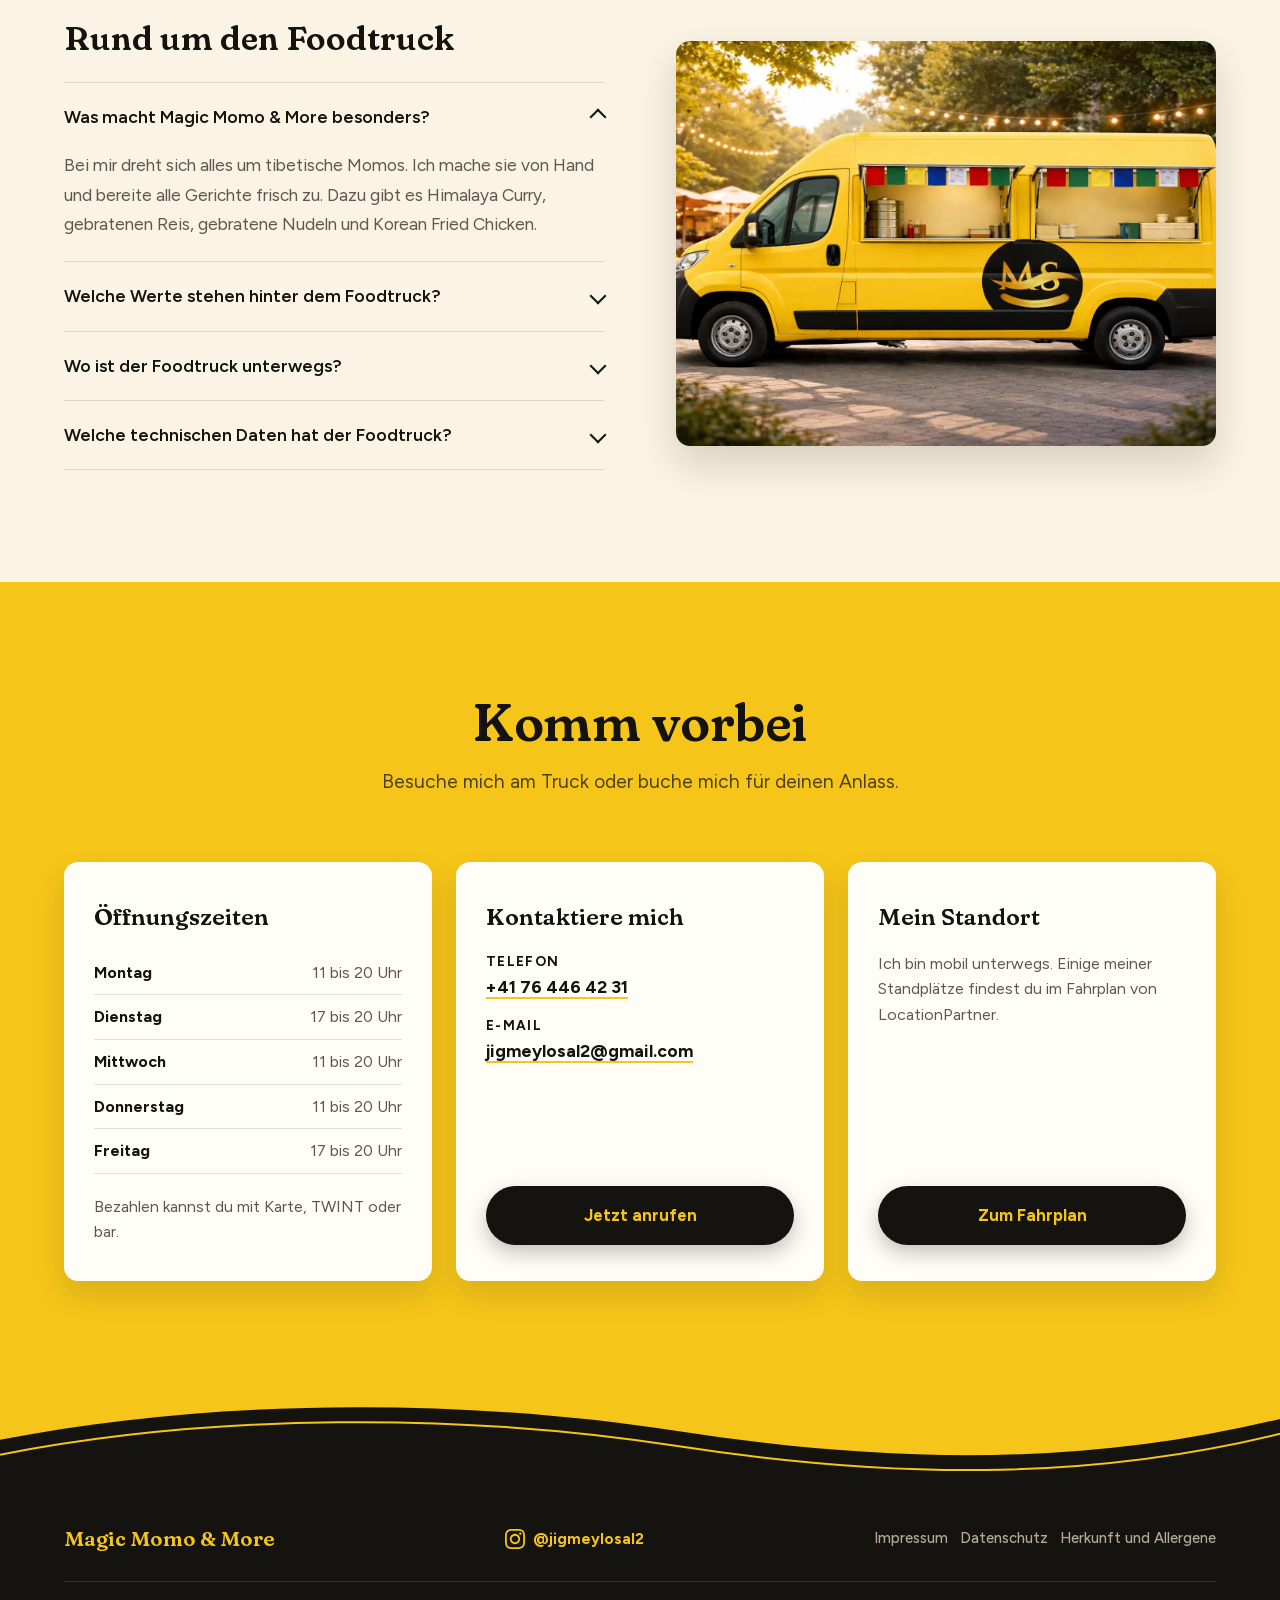
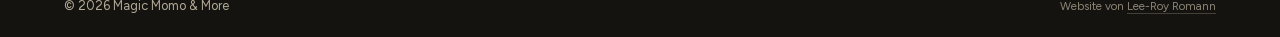
==== commit 8dac1db8: "feat(menu): try momo photo with dip sauce in the Klassiker card" ====
--- a/index.html
+++ b/index.html
@@ -361,7 +361,7 @@
                     <h3 class="menu-category-title">Momo</h3>
                     <article class="menu-feature">
                         <div class="menu-feature-image">
-                            <img src="assets/img/momo_teller_2.webp" alt="Sechs gedämpfte Momos mit schwarzem Sesam auf einem hellen Teller" width="1024" height="1050" loading="lazy">
+                            <img src="assets/img/momo_teller_3.webp" alt="Sechs gedämpfte Momos mit Dip-Sauce auf einem hellen Teller" width="1024" height="1050" loading="lazy">
                         </div>
                         <div class="menu-feature-body">
                             <div>
